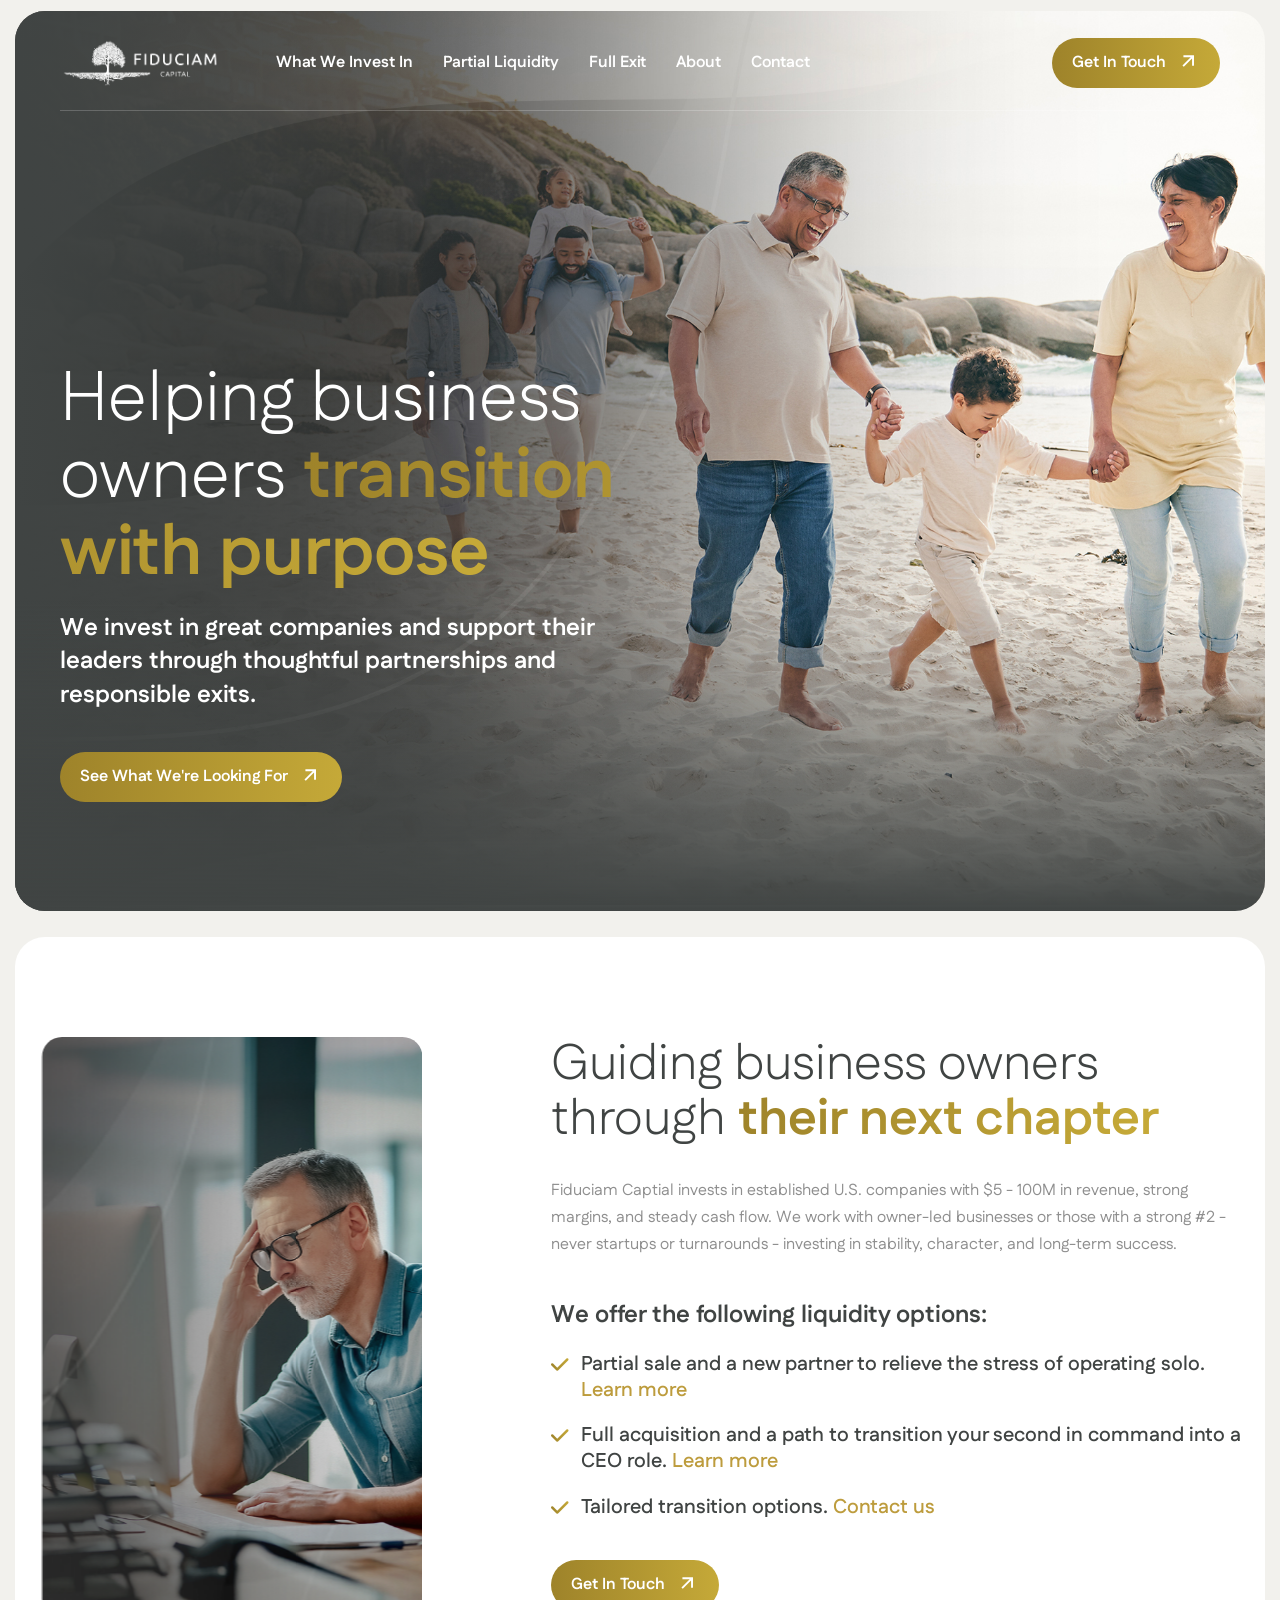
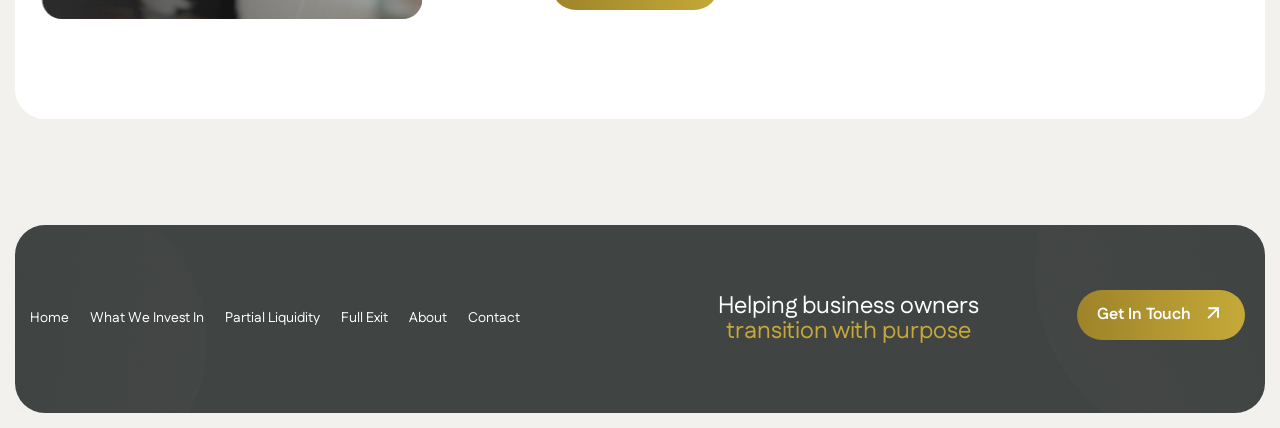
==== index.html @ f4bbca6c "Fiduciam Capital site: mirror of fiduciamcapital.com + partner placeholder on About Static copy of t" ====
<!DOCTYPE html>
<html lang="zxx">
<head>
	<!-- Meta -->
	<meta charset="utf-8">
	<meta http-equiv="X-UA-Compatible" content="IE=edge">
	<meta name="viewport" content="width=device-width, initial-scale=1.0, maximum-scale=1">
	<meta name="description" content="">
	<meta name="keywords" content="">
	<meta name="author" content="Awaiken">
	<!-- Page Title -->
    <title>Fiduciam Capital | Welcome </title>
	<!-- Favicon Icon -->
	<link rel="shortcut icon" type="image/x-icon" href="images/favicon.png">
	<!-- Google Fonts Css-->
	<link rel="preconnect" href="https://fonts.googleapis.com">
    <link rel="preconnect" href="https://fonts.gstatic.com" crossorigin>
    <link href="https://fonts.googleapis.com/css2?family=Fustat:wght@200..800&display=swap" rel="stylesheet">
	<!-- Bootstrap Css -->
	<link href="css/bootstrap.min.css" rel="stylesheet" media="screen">
	<!-- SlickNav Css -->
	<link href="css/slicknav.min.css" rel="stylesheet">
	<!-- Swiper Css -->
	<link rel="stylesheet" href="css/swiper-bundle.min.css">
	<!-- Font Awesome Icon Css-->
	<link href="css/all.css" rel="stylesheet" media="screen">
	<!-- Animated Css -->
	<link href="css/animate.css" rel="stylesheet">
    <!-- Magnific Popup Core Css File -->
	<link rel="stylesheet" href="css/magnific-popup.css">
	<!-- Mouse Cursor Css File -->
	<link rel="stylesheet" href="css/mousecursor.css">
	<!-- Main Custom Css -->
	<link href="css/custom.css" rel="stylesheet" media="screen">
</head>
<body>

    <!-- Preloader Start -->
	<div class="preloader">
		<div class="loading-container">
			<div class="loading"></div>
			<div id="loading-icon"><img src="images/loader.svg" alt=""></div>
		</div>
	</div>
	<!-- Preloader End -->

   <!-- Header Start -->
	<header class="main-header">
		<div class="header-sticky">
			<nav class="navbar navbar-expand-lg">
				<div class="container-fluid">
					<!-- Logo Start -->
					<a class="navbar-brand" href="#">
						<img src="images/logo-fd.png" alt="Logo" style="max-width:100%; height:50px;">
					</a>

					<!-- Logo End -->

					<!-- Main Menu Start -->
					<div class="collapse navbar-collapse main-menu">
                        <div class="nav-menu-wrapper">
                            <ul class="navbar-nav mr-auto" id="menu">
                                <!--<li class="nav-item submenu"><a class="nav-link" href="what-we-invest-in.html">What We Invest In</a>
                                 <ul>
                                        <li class="nav-item"><a class="nav-link" href="index.html">Home - Image</a></li>
                                        <li class="nav-item"><a class="nav-link" href="index-video.html">Home - Video</a></li>
                                        <li class="nav-item"><a class="nav-link" href="index-slider.html">Home - Slider</a></li>
                                    </ul>
                                </li>-->  
                                <li class="nav-item"><a class="nav-link" href="what-we-invest-in/">What We Invest In</a></li>
                                <li class="nav-item"><a class="nav-link" href="partial-liquidity/">Partial Liquidity</a></li>
                                <li class="nav-item"><a class="nav-link" href="full-exit/">Full Exit</a></li>
                                <li class="nav-item"><a class="nav-link" href="about/">About</a></li>
                                <li class="nav-item"><a class="nav-link" href="contact/">Contact</a></li>     
                                
                            </ul>
                        </div>
                        <!-- Header Btn Start -->
                        <div class="header-btn d-inline-flex">
                            <!--<a href="tel:+789859664" class="btn-phone"><i class="fa-solid fa-phone-volume"></i>+01 789 859 664</a>-->
                            <a href="contact/" class="btn-default">get in touch</a>
                        </div>
                        <!-- Header Btn End -->
					</div>
					<!-- Main Menu End -->
					<div class="navbar-toggle"></div>
				</div>
			</nav>
			<div class="responsive-menu"></div>
		</div>
	</header>
	<!-- Header End -->

    <!-- Hero Section Start -->
    <div class="hero bg-section parallaxie">
        <div class="hero-section">
            <div class="container-fluid">
                <div class="row">
                    <div class="col-lg-6 col-md-9">
                        <!-- Hero Content Start -->
                        <div class="hero-content">
                            <!-- Section Title Start -->
                            <div class="section-title">
                                <h1 class="wow fadeInUp" data-wow-delay="0.2s">Helping business owners<span> transition with purpose</span></h1>
                                <h4  class="wow fadeInUp" data-wow-delay="0.2s" style="color:white; margin:20px 0px 0px;">We invest in great companies and support their leaders through thoughtful partnerships and responsible exits.</h4>
                            </div>
                            <!-- Section Title End -->
    
                            <!-- Hero Button Start -->
                            <div class="hero-btn wow fadeInUp" data-wow-delay="0.4s">
                                <a href="what-we-invest-in/" class="btn-default">See what we're looking for</a>
                                <!--<a href="" class="btn-default btn-highlighted">explore more</a>-->
                            </div>
                            <!-- Hero Button End -->
                        </div>
                        <!-- Hero Content End -->
                    </div>
                </div>
            </div>
        </div>
    </div>
    <!-- Hero Section End -->

    <br>
    
<!-- Company Growth Section Start -->
    <div class="company-growth bg-section">
        <div class="container">
            <div class="row align-items-center">
   
                <div class="col-lg-5">
                    <!-- Company Growth Image Start -->
                    <div class="company-growth-image">
                        <figure class="image-anime reveal" style="padding:0px 20px; box-sizing: border-box;">
                            <img src="images/fiduciamcapital-homepage-about-block.png" alt="">
                        </figure>
                    </div>
                    <!-- Company Growth Image End -->
                </div>

                <div class="col-lg-7">
                    <!-- About Us Content Start -->
                    <div class="about-us-content">
                        <!-- Section Title Start -->
                        <div class="section-title">
                            <h2 class="wow fadeInUp" data-wow-delay="0.2s">Guiding business owners through<span> their next chapter</span></h2>
                            <p class="wow fadeInUp" data-wow-delay="0.4s">Fiduciam Captial invests in established U.S. companies with $5 - 100M in revenue, strong margins, and steady cash flow. We work with owner-led businesses or those with a strong #2 - never startups or turnarounds - investing in stability, character, and long-term success.</p>
                        </div>
                        <!-- Section Title End -->

                        <!-- About Us List Start -->
                        <div class="about-us-list wow fadeInUp" data-wow-delay="0.6s">
                            <h4 style="margin-bottom:20px;">We offer the following liquidity options:</h4>
                            <ul style="text-transform:none !important;">
                                <li style="text-transform:none !important;">Partial sale and a new partner to relieve the stress of operating solo. <a href="partial-liquidity/">Learn more</a></li>
                                <li style="text-transform:none !important;">Full acquisition and a path to transition your second in command into a CEO role. <a href="full-exit/">Learn more</a></li>
                                <li style="text-transform:none !important;">Tailored transition options. <a href="contact/">Contact us</a></li>
                            </ul>
                        </div>
                        <!-- About Us List End -->

                        <!-- About Us Footet Start -->
                        <div class="about-us-footer wow fadeInUp" data-wow-delay="1s">
                            <a href="contact/" class="btn-default">get in touch</a>
                        </div>
                        <!-- About Us Footet End -->
                    </div>
                    <!-- About Us Content End -->
                </div>
                
            </div>
        </div>
    </div>
    <!-- Company Growth Section End -->
    <br>

    <!-- Footer Start -->
    <footer class="main-footer bg-section" style="padding:0px !important;">
        <div class="container">
        
            <!-- Footer Copyright Section Start -->
            <div class="footer-copyright" style="border-top:0px solid transparent !important;">
                <div class="row align-items-center">
                    <div class="col-lg-6 col-md-6">
                        <!-- Footer Menu Start -->
                        <div class="footer-menu">
                            <ul style="font-size:14px;">                            
                                <li style="margin-right:18px;"><a href="#">Home</a></li>
                                <li style="margin-right:18px;"><a href="what-we-invest-in/">What we Invest In</a></li>
                                <li style="margin-right:18px;"><a href="partial-liquidity/">Partial Liquidity</a></li>
                                <li style="margin-right:18px;"><a href="full-exit/">Full Exit</a></li>
                                <li style="margin-right:18px;"><a href="about/">About</a></li>
                                <li style="margin-right:18px;"><a href="contact/">Contact</a></li>

                            </ul>
                        </div>
                        <!-- Footer Menu End -->
                    </div>
                    
                <div class="col-lg-4 col-md-3" style="margin:auto; text-align: center;">
                    <!-- Footer Contact Information Start -->
                                <div style="color:white; font-size:24px;">Helping business owners <br><span style="color:#c5a838;">transition with purpose</span></div>
                    <!-- Footer Social Link End -->
                </div>
                    
                <div class="col-lg-2 col-md-3"  style="margin:25px auto; text-align: center;">
                    <!-- Footer Contact Information Start -->
                            <a href="contact/" class="btn-default">get in touch</a>
                    <!-- Footer Social Link End -->
                </div>

                </div>
            </div>
            <!-- Footer Copyright Section End -->
        </div>
    </footer>
    <!-- Footer End -->

    <!-- Jquery Library File -->
    <script src="js/jquery-3.7.1.min.js"></script>
    <!-- Bootstrap js file -->
    <script src="js/bootstrap.min.js"></script>
    <!-- Validator js file -->
    <script src="js/validator.min.js"></script>
    <!-- SlickNav js file -->
    <script src="js/jquery.slicknav.js"></script>
    <!-- Swiper js file -->
    <script src="js/swiper-bundle.min.js"></script>
    <!-- Counter js file -->
    <script src="js/jquery.waypoints.min.js"></script>
    <script src="js/jquery.counterup.min.js"></script>
    <!-- Magnific js file -->
    <script src="js/jquery.magnific-popup.min.js"></script>
    <!-- SmoothScroll -->
    <script src="js/SmoothScroll.js"></script>
    <!-- Parallax js -->
    <script src="js/parallaxie.js"></script>
    <!-- MagicCursor js file -->
    <script src="js/gsap.min.js"></script>
    <script src="js/magiccursor.js"></script>
    <!-- Text Effect js file -->
    <script src="js/SplitText.js"></script>
    <script src="js/ScrollTrigger.min.js"></script>
    <!-- YTPlayer js File -->
    <script src="js/jquery.mb.YTPlayer.min.js"></script>
    <!-- Wow js file -->
    <script src="js/wow.js"></script>
    <!-- Main Custom js file -->
    <script src="js/function.js"></script>
</body>
</html>
---- css/mousecursor.css ----
/*! normalize.css v7.0.0 | MIT License | github.com/necolas/normalize.css */
.cb-cursor {
	position: fixed;
	top: 0;
	left: 0;
	z-index: 150;
	contain: layout style size;
	pointer-events: none;
	will-change: transform;
	-webkit-transition: opacity 0.3s, color 0.4s;
	-o-transition: opacity 0.3s, color 0.4s;
	-moz-transition: opacity 0.3s, color 0.4s;
	transition: opacity 0.3s, color 0.4s;
}

.cb-cursor:before {
	content: "";
	position: absolute;
	top: -24px;
	left: -24px;
	display: block;
	width: 48px;
	height: 48px;
	-webkit-transform: scale(0);
	-moz-transform: scale(0);
	-ms-transform: scale(0);
	-o-transform: scale(0);
	transform: scale(0);
	-webkit-border-radius: 50%;
	-moz-border-radius: 50%;
	border-radius: 50%;
	-webkit-transition: opacity 0.1s, -webkit-transform 0.3s ease-in-out;
	transition: opacity 0.1s, -webkit-transform 0.3s ease-in-out;
	-o-transition: opacity 0.1s, -o-transform 0.3s ease-in-out;
	-moz-transition: transform 0.3s ease-in-out, opacity 0.1s, -moz-transform 0.3s ease-in-out;
	transition: transform 0.3s ease-in-out, opacity 0.1s;
	transition: transform 0.3s ease-in-out, opacity 0.1s, -webkit-transform 0.3s ease-in-out, -moz-transform 0.3s ease-in-out, -o-transform 0.3s ease-in-out;
}

.cb-cursor-text {
	position: absolute;
	top: -18px;
	left: -18px;
	width: 36px;
	height: 36px;
	display: -webkit-box;
	display: -webkit-flex;
	display: -moz-box;
	display: -ms-flexbox;
	display: flex;
	-webkit-box-align: center;
	-webkit-align-items: center;
	-moz-box-align: center;
	-ms-flex-align: center;
	align-items: center;
	-webkit-box-pack: center;
	-webkit-justify-content: center;
	-moz-box-pack: center;
	-ms-flex-pack: center;
	justify-content: center;
	-webkit-transform: scale(0) rotate(10deg);
	-moz-transform: scale(0) rotate(10deg);
	-ms-transform: scale(0) rotate(10deg);
	-o-transform: scale(0) rotate(10deg);
	transform: scale(0) rotate(10deg);
	opacity: 0;
	color: white;
	font-size: 16px;
	line-height: 20px;
	text-align: center;
	letter-spacing: -0.01em;
	-webkit-transition: opacity 0.4s, -webkit-transform 0.3s;
	transition: opacity 0.4s, -webkit-transform 0.3s;
	-o-transition: opacity 0.4s, -o-transform 0.3s;
	-moz-transition: opacity 0.4s, transform 0.3s, -moz-transform 0.3s;
	transition: opacity 0.4s, transform 0.3s;
	transition: opacity 0.4s, transform 0.3s, -webkit-transform 0.3s, -moz-transform 0.3s, -o-transform 0.3s;
}

@supports (mix-blend-mode: exclusion) {
	.cb-cursor.-exclusion, .cb-cursor.-opaque {
		mix-blend-mode: exclusion;
	}
}

@supports (mix-blend-mode: exclusion) {
	.cb-cursor.-exclusion:before, .cb-cursor.-opaque:before {
		background: white;
	}
}

.cb-cursor.-normal, .cb-cursor.-text {
	mix-blend-mode: normal;
}

.cb-cursor.-normal:before, .cb-cursor.-text:before {
	background: currentColor;
}

.cb-cursor.-inverse {
	color: white;
}

.cb-cursor.-visible:before {
	-webkit-transform: scale(0.2);
	-moz-transform: scale(0.2);
	-ms-transform: scale(0.2);
	-o-transform: scale(0.2);
	transform: scale(0.2);
}

.cb-cursor.-visible.-active:before {
	-webkit-transform: scale(0.23);
	-moz-transform: scale(0.23);
	-ms-transform: scale(0.23);
	-o-transform: scale(0.23);
	transform: scale(0.23);
	-webkit-transition-duration: 0.2s;
	-moz-transition-duration: 0.2s;
	-o-transition-duration: 0.2s;
	transition-duration: 0.2s;
}

.cb-cursor.-pointer:before {
	-webkit-transform: scale(0);
	-moz-transform: scale(0);
	-ms-transform: scale(0);
	-o-transform: scale(0);
	transform: scale(0);
}

.cb-cursor.-text:before {
	background: #000;
	opacity: 0.80;
	backdrop-filter: blur(10);
	-webkit-transform: scale(1.7);
	-moz-transform: scale(1.7);
	-ms-transform: scale(1.7);
	-o-transform: scale(1.7);
	transform: scale(1.7);
}

.cb-cursor.-text .cb-cursor-text {
	opacity: 1;
	-webkit-transform: scale(1);
	-moz-transform: scale(1);
	-ms-transform: scale(1);
	-o-transform: scale(1);
	transform: scale(1);
}

.cb-cursor.-text.-active:before {
	-webkit-transform: scale(1.6);
	-moz-transform: scale(1.6);
	-ms-transform: scale(1.6);
	-o-transform: scale(1.6);
	transform: scale(1.6);
	-webkit-transition-duration: 0.2s;
	-moz-transition-duration: 0.2s;
	-o-transition-duration: 0.2s;
	transition-duration: 0.2s;
}

.cb-cursor.-opaque:before {
	-webkit-transform: scale(1.32);
	-moz-transform: scale(1.32);
	-ms-transform: scale(1.32);
	-o-transform: scale(1.32);
	transform: scale(1.32);
}

.cb-cursor.-opaque.-active:before {
	-webkit-transform: scale(1.2);
	-moz-transform: scale(1.2);
	-ms-transform: scale(1.2);
	-o-transform: scale(1.2);
	transform: scale(1.2);
}

.cb-cursor.-lg:before {
	-webkit-transform: scale(2);
	-moz-transform: scale(2);
	-ms-transform: scale(2);
	-o-transform: scale(2);
	transform: scale(2);
}

.cb-cursor.-hidden:before {
	-webkit-transform: scale(0);
	-moz-transform: scale(0);
	-ms-transform: scale(0);
	-o-transform: scale(0);
	transform: scale(0);
}

.-color-red {
	color: red;
}

.-color-green {
	color: #51c67d;
}

.cb-demo {
	background: #fff;
}

.cb-demo-content {
	display: -webkit-box;
	display: -webkit-flex;
	display: -moz-box;
	display: -ms-flexbox;
	display: flex;
	-webkit-box-align: center;
	-webkit-align-items: center;
	-moz-box-align: center;
	-ms-flex-align: center;
	align-items: center;
	-webkit-box-pack: center;
	-webkit-justify-content: center;
	-moz-box-pack: center;
	-ms-flex-pack: center;
	justify-content: center;
	height: 100vh;
}

.cb-demo-container {
	padding: 0 20px;
}

@media (min-width: 1600px) {
	.cb-demo-container {
		padding: 0 120px;
	}
}

.cb-demo-row {
	display: -webkit-box;
	display: -webkit-flex;
	display: -moz-box;
	display: -ms-flexbox;
	display: flex;
	-webkit-box-pack: center;
	-webkit-justify-content: center;
	-moz-box-pack: center;
	-ms-flex-pack: center;
	justify-content: center;
	text-align: center;
	margin: 30px 0;
}

@media (min-width: 1600px) {
	.cb-demo-row {
		margin: 60px 0;
	}
}

.cb-demo-item {
	position: relative;
	-webkit-box-flex: 1;
	-webkit-flex: 1;
	-moz-box-flex: 1;
	-ms-flex: 1;
	flex: 1;
	padding: 50px 30px;
	margin: 0 20px;
	color: #000;
}

@media (min-width: 1600px) {
	.cb-demo-item {
		padding: 90px 30px;
		margin: 0 30px;
	}
}

.cb-demo-item-title {
	position: relative;
	margin: 0 0 25px 0;
	font-size: 30px;
	font-weight: bold;
}

.cb-demo-item-text {
	position: relative;
	max-width: 70%;
	margin: 0 auto;
	color: rgba(0, 0, 0, 0.5);
	font-size: 16px;
	font-weight: 300;
	line-height: 150%;
}

.cb-demo-item:before {
	content: "";
	display: block;
	position: absolute;
	top: 0;
	left: 0;
	right: 0;
	bottom: 0;
	-webkit-border-radius: 30px;
	-moz-border-radius: 30px;
	border-radius: 30px;
	background: #f8f8f8;
	-webkit-transition: -webkit-box-shadow 0.2s;
	transition: -webkit-box-shadow 0.2s;
	-o-transition: box-shadow 0.2s;
	-moz-transition: box-shadow 0.2s, -moz-box-shadow 0.2s;
	transition: box-shadow 0.2s;
	transition: box-shadow 0.2s, -webkit-box-shadow 0.2s, -moz-box-shadow 0.2s;
}
---- css/custom.css ----
/* ----------------------------------------------------------------------------------------
* Author        : Awaiken
* Template Name : Infine - Life and Business Coach HTML Template
* File          : CSS File
* Version       : 1.0
* ---------------------------------------------------------------------------------------- */
/* INDEX
----------------------------------------------------------------------------------------
01. Global Variables
02. General css
03. Header css
04. Hero css
05. About Us css
06. Our Services css
07. Our Potential Css
08. Our Pricing Css
09. Our Expertise Css
10. Intro Video Css
11. How We Work Css
12. Company Growth Css
13. Our FAQs Css
14. Our Testimonial css
15. Our Blog Css
16. Footer css
17. About Us Page css
18. Services Page css
19. Service Single css
20. Blog Archive css
21. Blog Single css
22. Team Page css
23. Team Single css
24. Pricing Page css
25. Testimonial Page css
26. Image Gallery css
27. Video Gallery css
28. FAQs Page css
29. Contact Us Page css
30. Book Appointment Page css
31. 404 Page css
32. Responsive css
-------------------------------------------------------------------------------------- */

/************************************/
/*** 	 01. Global Variables	  ***/
/************************************/	

:root{
	--primary-color			: #404443;
	--secondary-color		: #F2F1ED;
	--text-color			: #8F8F8F;
	--accent-color			: #c5a938;
	--dark-color		    : #9e832a;
	--white-color			: #FFFFFF;
	--divider-color			: #DFE1DE;
	--dark-divider-color	: #FFFFFF33;
	--error-color			: rgb(230, 87, 87);
	--default-font			: "Fustat", sans-serif;
}

/************************************/
/*** 	   02. General css		  ***/
/************************************/

body{
	font-family: var(--default-font);
	font-size: 16px;
	font-weight: 400;
	line-height: 1.6em;
	background: var(--secondary-color);
	color: var(--text-color);
}

p{
	line-height: 1.7em;
	margin-bottom: 1.6em;
}

h1,
h2,
h3,
h4,
h5,
h6{
	margin :0;
	font-weight: 700;
	line-height: 1.4em;
	color: var(--primary-color);
}

figure{
	margin: 0;
}

img{
	max-width: 100%;
}

a{
	text-decoration: none;
    color:#bd9c3d;
}

a:hover{
	text-decoration: none;
	outline: 0;
}

a:focus{
	text-decoration: none;
	outline: 0;
}

html,
body{
	width: 100%;
	overflow-x: clip;
}

.container{
	max-width: 1300px;
}

.container,
.container-fluid,
.container-lg,
.container-md,
.container-sm,
.container-xl,
.container-xxl{
    padding-right: 15px;
    padding-left: 15px;
}

.image-anime{
	position: relative;
	overflow: hidden;
}

.image-anime:after{
	content: "";
	position: absolute;
    width: 200%;
    height: 0%;
    left: 50%;
    top: 50%;
    background-color: rgba(255,255,255,.3);
    transform: translate(-50%,-50%) rotate(-45deg);
    z-index: 1;
}

.image-anime:hover:after{
    height: 250%;
    transition: all 600ms linear;
    background-color: transparent;
}

.reveal{
	position: relative;
    display: -webkit-inline-box;
    display: -ms-inline-flexbox;
    display: inline-flex;
    visibility: hidden;
    overflow: hidden;
}

.reveal img{
    height: 100%;
    width: 100%;
    -o-object-fit: cover;
    object-fit: cover;
    -webkit-transform-origin: left;
    transform-origin: left;
}

.row{
    margin-right: -15px;
    margin-left: -15px;
}

.row > *{
	padding-right: 15px;
	padding-left: 15px;
}

.row.no-gutters{
    margin-right: 0px;
    margin-left: 0px;
}

.row.no-gutters > *{
    padding-right: 0px;
    padding-left: 0px;
}

.btn-default{
	position: relative;
	display: inline-block;
    background-image: linear-gradient(to right, var(--dark-color) 0%, var(--accent-color) 50%, var(--dark-color) 100%);
    background-size: 200% auto;
    border-radius: 100px;
    color: var(--white-color);
    font-size: 16px;
    font-weight: 700;
	line-height: 1em;
    text-transform: capitalize;
    border: none;
    padding: 17px 54px 17px 20px;
    transition: all 0.4s ease-in-out;
	overflow: hidden;
	z-index: 0;
}

.btn-default:hover{
	background-position: right center;
}

.btn-default::before{
	content: '';
	position: absolute;
	top: -1px;
	bottom: 0;
	right: 0;
	width: 24px;
	height: 24px;
	background: url('../images/arrow-white.svg');
	background-repeat: no-repeat;
	background-position: center center;
	background-size: cover;
	transform: translate(-20px, 50%);
	transition: all 0.4s ease-in-out;
}

.btn-default:hover::before{
	transform: translate(-20px, 50%) rotate(45deg);
}

.btn-default.btn-highlighted{
	background: var(--white-color);
    color: var(--primary-color);
	transition: all 0.5s ease-in-out;
}

.btn-default.btn-highlighted:hover{
	background: transparent;
	color: var(--white-color);
}

.btn-default.btn-highlighted::before{
	background: url('../images/dark-arrow.svg');
}

.btn-default.btn-highlighted::after{
	content: '';
    display: block;
    position: absolute;
    top: 0;
    left: auto;
    right: 0;
    bottom: 0;
    width: 0;
    height: 106%;
    background: linear-gradient(263deg, var(--dark-color) 0.16%, var(--accent-color) 99.84%);
    border-radius: 100px;
    transition: 0.4s ease-in-out;
    z-index: -1;
}

.btn-default.btn-highlighted:hover:after{
    width: 100%;
    left: 0;
    right: auto;
}

.cb-cursor:before{
	background:linear-gradient(263deg, var(--accent-color) 0.16%, var(--dark-color) 99.84%);
}

.preloader{
	position: fixed;
	top: 0;
	left: 0;
	right: 0;
	bottom: 0;
	z-index: 1000;
	background: linear-gradient(263deg, var(--accent-color) 0.16%, var(--dark-color) 99.84%);
	display: flex;
	align-items: center;
	justify-content: center;
}

.loading-container,
.loading{
	height: 100px;
	position: relative;
	width: 100px;
	border-radius: 100%;
}

.loading-container{
	margin: 40px auto;
}

.loading{
	border: 1px solid transparent;
	border-color: transparent var(--white-color) transparent var(--white-color);
	animation: rotate-loading 1.5s linear 0s infinite normal;
	transform-origin: 50% 50%;
}

.loading-container:hover .loading,
.loading-container .loading{
	transition: all 0.5s ease-in-out;
}

#loading-icon{
	position: absolute;
	top: 50%;
	left: 50%;
	max-width: 66px;
	transform: translate(-50%, -50%);
}

@keyframes rotate-loading{
	0%{
		transform: rotate(0deg);
	}

	100%{
		transform: rotate(360deg);
	}
}

.bg-section{
	width: 100%;
	max-width: 1800px;
	margin: 0 auto;
	border-radius: 30px;
}

.section-row{
	margin-bottom: 80px;
}

.section-row .section-title{
	margin-bottom: 0;
}

.section-btn{
	text-align: end;
}

.section-title-content p{
	margin: 0;
} 

.section-title{
	margin-bottom: 40px;
}

.section-title h3{
	display: inline-block;
	font-size: 14px;
    font-weight: 600;
	line-height: 1.4em;
	letter-spacing: 0.1em;
    text-transform: uppercase;
    color: var(--primary-color);
	/*background: url('../images/icon-sub-heading.svg') no-repeat;*/
	background-position: left center;
	background-size: auto;
	padding-left: 24px;
    margin-bottom: 20px;
}

.section-title h1{
	font-size: 70px;
	font-weight: 300;
	line-height: 1.1em;
	color: var(--primary-color);
	margin-bottom: 0;
}

.section-title h2{
	font-size: 50px;
	font-weight: 300;
	line-height: 1.1em;
	color: var(--primary-color);
	margin-bottom: 0;
}

.section-title h1 span,
.section-title h2 span{
	font-weight: 700;
	background-image: linear-gradient(267.43deg, var(--accent-color) 4.95%, var(--dark-color) 97.92%);
    background-clip: text;
    -webkit-text-fill-color: transparent;
}

.section-title p{
	margin-top: 30px;
	margin-bottom: 0;
}

.help-block.with-errors ul{
	margin: 0;
	text-align: left;
}

.help-block.with-errors ul li{
	color: var(--error-color);
	font-size: 14px;
	font-weight: 500;
}

/************************************/
/**** 	   03. Header css		 ****/
/************************************/

header.main-header{
	position: relative;
	z-index: 100;
	margin-top: 50px;
	padding: 0 30px;
}

.main-header .container-fluid{
	position: relative;
	padding-bottom: 20px;
}

.main-header .container-fluid::before{
	content: '';
    display: block;
    position: absolute;
    bottom: 0;
    left: 15px;
    right: 0;
    border-bottom: 1px solid var(--dark-divider-color);
    width: calc(100% - 30px);
}

header.main-header .header-sticky{
	position: relative;
	top: 0;
	z-index: 100;
}

header.main-header .header-sticky.hide{
	transform: translateY(-100%);
	transition: transform 0.3s ease-in-out;
	border-radius: 0;
}

header.main-header .header-sticky.active{
	position: fixed;
	top: 0;
	left: 0;
	right: 0;
	border-radius: 0;
    transform: translateY(0);
	background: var(--primary-color);
	border-bottom: 1px solid var(--dark-divider-color);
}

header.main-header .header-sticky.active .container-fluid{
	padding-bottom: 0;
}

header.main-header .header-sticky.active .container-fluid::before{
	display: none;
}

.navbar{
	width: 100%;
	max-width: 1560px;
	margin: 0 auto;
	padding: 20px 0;
	align-items: center;
}

.navbar-brand{
	padding: 0;
	margin: 0;
}

.main-menu .nav-menu-wrapper{
	flex: 1;
	text-align: left;
	margin-left: 40px;
}

.main-menu .nav-menu-wrapper > ul{
	align-items: center;
	display: inline-flex;
}

.main-menu ul li{
	margin: 0;
	position: relative;
}

.main-menu ul li a{
	font-size: 16px;
	font-weight: 700;
	padding: 15px !important;
	color: var(--white-color);
	text-transform: capitalize;
	transition: all 0.3s ease-in-out;
}

.main-menu ul li.submenu > a:after{
	content: '\f107';
	font-family: 'FontAwesome';
	font-weight: 900;
	font-size: 14px;
	margin-left: 8px;
}

.main-menu ul li a:hover,
.main-menu ul li a:focus{
	color: var(--accent-color);
}

.main-menu ul ul{
	visibility: hidden;
	opacity: 0;
	transform: scaleY(0.8);
	transform-origin: top;
	padding: 0;
	margin: 0;
	list-style: none;
	width: 230px;
	border-radius: 20px;
	position: absolute;
	left: 0;
	top: 100%;
	background: linear-gradient(263deg, var(--accent-color) 0.16%, var(--dark-color) 99.84%);
	text-align: left;
	transition: all 0.3s ease-in-out;
}

.main-menu ul li.submenu:first-child ul{
    width: 230px;
}

.main-menu ul ul ul{
	left: 100%;
	top: 0;
	text-align: left;
}
.main-menu ul li:hover > ul{
	visibility: visible;
	opacity: 1;
	transform: scaleY(1);
    padding: 5px 0;
}

.main-menu ul li.submenu ul li.submenu > a:after{
    content: '\f105';
    float: right;
}

.main-menu ul ul li{
	margin: 0;
	padding: 0;
}

.main-menu ul ul li a{
	color: var(--white-color);
	padding: 8px 20px !important;
	transition: all 0.3s ease-in-out;
}

.main-menu ul li:hover > ul{
	visibility: visible;
	opacity: 1;
	transform: scaleY(1);
    padding: 5px 0;
}

.main-menu ul ul li a:hover,
.main-menu ul ul li a:focus{
	color: var(--primary-color);
	background-color: transparent;
	padding: 8px 20px 8px 23px !important;
}

.header-btn{
	align-items: center;
}

.btn-phone{
	font-size: 16px;
	font-weight: 700;
    line-height: normal;
	color: var(--white-color);
	margin-right: 25px;
	display: inline-flex;
	align-items: center;
	transition: all 0.4s ease-in-out;
}

.btn-phone:hover{
	color: var(--accent-color);
}

.btn-phone i{
	color: var(--white-color);
	font-size: 20px;
	margin-right: 15px;
	transition: all 0.4s ease-in-out;
}

.btn-phone:hover i{
	color: var(--accent-color);
}

.responsive-menu,
.navbar-toggle{
	display: none;
}

.responsive-menu{
	top: 0;
	position: relative;
}

.slicknav_btn{
	background: linear-gradient(263deg, var(--accent-color) 0.16%, var(--dark-color) 99.84%);
	padding: 0;
	display: flex;
	align-items: center;
	justify-content: center;
	width: 38px;
	height: 38px;
	margin: 0;
	border-radius: 6px;
}

.slicknav_icon .slicknav_icon-bar{
	display: block;
	width: 100%;
	height: 3px;
	width: 22px;
	background-color: var(--white-color);
	border-radius: 6px;
	margin: 4px auto !important;
	transition: all 0.1s ease-in-out;
}

.slicknav_icon .slicknav_icon-bar:first-child{
	margin-top: 0 !important;
}

.slicknav_icon .slicknav_icon-bar:last-child{
	margin-bottom: 0 !important;
}

.navbar-toggle a.slicknav_btn.slicknav_open .slicknav_icon span.slicknav_icon-bar:nth-child(1){
    transform: rotate(-45deg) translate(-5px, 5px);
}

.navbar-toggle a.slicknav_btn.slicknav_open .slicknav_icon span.slicknav_icon-bar:nth-child(2){
    opacity: 0;
}

.navbar-toggle a.slicknav_btn.slicknav_open .slicknav_icon span.slicknav_icon-bar:nth-child(3){
    transform: rotate(45deg) translate(-5px, -5px);
}

.slicknav_menu{
	position: absolute;
    width: 100%;
	padding: 0;
	background: linear-gradient(263deg, var(--accent-color) 0.16%, var(--dark-color) 99.84%);
}

.slicknav_menu ul{
	margin: 5px 0;
}

.slicknav_menu ul ul{
	margin: 0;
}

.slicknav_nav .slicknav_row,
.slicknav_nav li a{
	position: relative;
	font-size: 16px;
	font-weight: 700;
	text-transform: capitalize;
	padding: 10px 20px;
	color: var(--white-color);
	line-height: normal;
	margin: 0;
	border-radius: 0 !important;
	transition: all 0.3s ease-in-out;
}

.slicknav_nav a:hover,
.slicknav_nav a:focus,
.slicknav_nav .slicknav_row:hover{
	background-color: transparent;
	color: var(--primary-color);
}

.slicknav_menu ul ul li a{
    padding: 10px 20px 10px 30px;
}

.slicknav_arrow{
	font-size: 0 !important;
}

.slicknav_arrow:after{
	content: '\f107';
	font-family: 'FontAwesome';
	font-weight: 900;
	font-size: 12px;
	margin-left: 8px;
	color: var(--white-color);
	position: absolute;
	right: 15px;
    top: 15px;
	transition: all 0.3s ease-out;
}

.slicknav_open > a .slicknav_arrow:after{
    transform: rotate(-180deg);
	color: var(--primary-color);
}

/************************************/
/***        04. Hero css	      ***/
/************************************/

.hero{
	position: relative;
	background: url(../images/hero-bg.jpg);
	background-repeat: no-repeat;
	background-position: center center;
	background-size: cover;
	padding: 350px 30px 100px;
	margin-top: -120px;
	overflow: hidden;
}

.hero::before{
	content: '';
	display: block;
	position: absolute;
	top: 0;
	bottom: 0;
	left: 0;
	right: 0;
	background: linear-gradient(180deg, rgba(4, 42, 45, 0) 65.37%, var(--primary-color) 100.18%), linear-gradient(270deg, rgba(4, 42, 45, 0) 59.75%, var(--primary-color) 100%);
	width: 100%;
	height: 100%;
	z-index: 1;
}

.hero.hero-video .hero-bg-video{
	position: absolute;
	top: 0;
	right: 0;
	left: 0;
	bottom: 0;
	width: 100%;
	height: 100%;
}

.hero.hero-video .hero-bg-video video{
	width: 100%;
	height: 100%;
	object-fit: cover;
}

.hero.hero-slider-layout{
	background: none;
	padding: 0;
}

.hero.hero-slider-layout .hero-slide{
	position: relative;
    padding: 320px 30px 200px;
}

.hero.hero-slider-layout .hero-slide::before{
	content: '';
	display: block;
	position: absolute;
	top: 0;
	bottom: 0;
	left: 0;
	right: 0;
	background: linear-gradient(180deg, rgba(4, 42, 45, 0) 65.37%, var(--primary-color) 100.18%), linear-gradient(180deg, rgba(4, 42, 45, 0) 59.75%, var(--primary-color) 100%);
	width: 100%;
	height: 100%;
	z-index: 1;
}

.hero.hero-slider-layout .hero-slide .hero-slider-image{
	position: absolute;
	top: 0;
	right: 0;
	left: 0;
	bottom: 0;
}

.hero.hero-slider-layout .hero-slide .hero-slider-image img{
	width: 100%;
	height: 100%;
	object-fit: cover;
}

.hero.hero-slider-layout .hero-pagination{
	position: absolute;
    bottom: 50px;
	text-align: left;
	padding-left: calc(((100vw - 1560px) / 2) - 45px);
	z-index: 2;
}

.hero.hero-slider-layout .hero-pagination .swiper-pagination-bullet{
    width: 12px;
    height: 12px;
    background: var(--white-color);
    opacity: 1;
    transition: all 0.3s ease-in-out;
    margin: 0 5px;
}

.hero.hero-slider-layout .hero-pagination .swiper-pagination-bullet-active{
    background-color: var(--accent-color);
}

.hero-slide .hero-section{
	text-align: left;
}

.hero-section{
	position: relative;
	width: 100%;
	max-width: 1560px;
	margin: 0 auto;
	z-index: 2;
}

.hero-slide .hero-section .hero-content{
	width: 100%;
	max-width: 750px;
}

.hero-slide .hero-section .hero-content .section-title p{
	font-size: 18px;
	font-weight: 500;
	color: var(--white-color);
}

.hero-content .section-title h3,
.hero-content .section-title h1{
	color: var(--white-color);
}

.hero-btn .btn-default.btn-highlighted{
	margin-left: 40px;
}

.export-coaching-box{
	display: flex;
	flex-wrap: wrap;
	align-items: center;
	margin-top: 60px;
}

.export-coaching-step{
	position: relative;
	width: 20%;
	border-top: 2px solid var(--dark-divider-color);
	padding-top: 30px;
	padding-right: 100px;
	transition: all 0.5s ease-in-out;
}

.export-coaching-step::before{
	content: '';
    display: block;
    position: absolute;
    top: -2px;
	left: auto;
	right: 0;
    background: linear-gradient(to left, var(--accent-color) 0.16%, var(--dark-color) 99.84%);
	width: 0;
	height: 2px;
	transition: all 0.4s ease-in-out;
}

.export-coaching-step:hover:before{
	width: 100%;
	right: auto;
	left: 0;
}

.export-coaching-step .icon-box{
	margin-bottom: 20px;
}

.export-coaching-step .icon-box img{
	max-width: 30px;
}

.export-coaching-step-content p{
	color: var(--white-color);
	margin: 0;
}

/************************************/
/***       05. About Us css	      ***/
/************************************/

.about-us{
	padding: 100px 0;
}

.about-us-images{
    position: relative;
    padding: 0 70px 70px 80px;
}

.about-us-img-1 figure{
    display: block;
    mask-image: url(../images/about-image-bg-shape.svg);
    background-image: url(../images/about-image-bg-shape.svg);
    mask-size: cover;
    mask-position: center center;
    mask-repeat: no-repeat;
	border-radius: 30px;
    width: 100%;
    height: 100%;
}

.about-us-img-1 img{
    width: 100%;
	aspect-ratio: 1 / 1.26;
	object-fit: cover;
}

.about-us-img-2{
	position: absolute;
    bottom: 0;
    right: 35px;
	border-radius: 14px;
	overflow: hidden;
}

.about-us-img-2 figure{
	display: block;
}

.about-us-img-2 img{
	width: 100%;
	aspect-ratio: 1 / 1.04;
	object-fit: cover;
}

.about-experience-box{
	position: absolute;
	top: 0;
	left: 0;
	transform: translateY(70%);
	background: linear-gradient(263deg, var(--accent-color) 0.16%, var(--dark-color) 99.84%);
	border-radius: 10px;
	padding: 20px;
	max-width: 178px;
	animation: experiencemoveobject 2s infinite linear alternate;
}

@keyframes experiencemoveobject{
	50%{
		left: 30px;
	}
}

.about-experience-box .icon-box{
	margin-bottom: 10px;
}

.about-experience-box .icon-box img{
	max-width: 45px;
}

.about-experience-box .about-experience-content h3{
	font-size: 20px;
	font-weight: 600;
	color: var(--white-color);
}

.company-review{
	position: absolute;
    left: 0;
    bottom: 0;
    transform: rotate(-180deg) translate(-100%, 50%);
    writing-mode: vertical-rl;
}

.company-review h3{
	font-size: 16px;
	text-transform: uppercase;
	letter-spacing: 0.1em;
	color: var(--primary-color);
}

.about-us-list{
	margin-bottom: 40px;
}

.about-us-list ul{
	margin: 0;
	padding: 0;
	list-style: none;
}

.about-us-list ul li{
	position: relative;
	font-size: 20px;
	font-weight: 600;
	text-transform: capitalize;
    color: var(--primary-color);
	padding-left: 30px;
    margin-bottom: 20px;
}

.about-us-list ul li:last-child{
	margin-bottom: 0;
}

.about-us-list ul li::before{
	content: '\f00c';
    font-family: 'FontAwesome';
    position: absolute;
    top: 0;
    left: 0;
    font-size: 20px;
    background-image: linear-gradient(267.43deg, var(--accent-color) 4.95%, var(--dark-color) 97.92%);
    background-clip: text;
    -webkit-text-fill-color: transparent;
}

.about-us-body{
	border-bottom: 1px solid var(--divider-color);
	display: flex;
	flex-wrap: wrap;
	align-items: center;
	gap: 30px;
	margin-bottom: 40px;
	padding-bottom: 40px;
}

.about-comapny-client{
	width: calc(50% - 15px);
}

.company-client-images{
	margin-bottom: 10px;
}

.company-client-images .client-image{
    display: inline-block;
    margin-left: -18px;
    border: 1px solid var(--secondary-color);
    border-radius: 50%;
    overflow: hidden;
}

.company-client-images .client-image:first-child{
    margin: 0;
}

.company-client-images .client-image figure{
	display: block;
}

.company-client-images .client-image img{
    max-width: 50px;
}

.company-client-counter p{
	font-weight: 500;
	margin: 0;
}

.company-client-counter p span{
	color: var(--primary-color);
}

.about-company-result{
	width: calc(50% - 15px);
	display: flex;
	align-items: center;
}

.about-company-result .icon-box{
	width: 50px;
	height: 50px;
	background: linear-gradient(267.43deg, var(--accent-color) 4.95%, var(--dark-color) 97.92%);
	border-radius: 50%;
	display: flex;
	justify-content: center;
	align-items: center;
	margin-right: 20px;
}

.about-company-result .icon-box img{
	max-width: 30px;
}

.company-result-content{
	width: calc(100% - 70px);
}

.company-result-content h3{
	font-size: 20px;
	font-weight: 600;
	text-transform: capitalize;
	margin-bottom: 5px;
}

.company-result-content p{
	text-transform: capitalize;
	margin: 0;
}

/************************************/
/***      06. Our Services Css     ***/
/************************************/

.our-service{
	padding: 100px 0;
	background: var(--primary-color) url(https://fiduciamcapital.com/images/service-bg-circle.svg);
	background-repeat: no-repeat;
	background-position: left bottom;
	background-size: auto;
}

.service-content{
	position: sticky;
	top: 100px;
	margin-right: 30px;
}

.service-content .section-title h3,
.service-content .section-title h2,
.service-content .section-title p{
	color: var(--white-color);
}

.service-item-list{
	border-bottom: 1px solid var(--dark-divider-color);
	margin-bottom: 40px;
	padding-bottom: 40px;
	display: flex;
	flex-wrap: wrap;
	gap: 60px 30px;
}

.service-item{
	width: calc(50% - 15px);
}

.service-item .icon-box{
	background-image: linear-gradient(to right, var(--dark-color) 0%, var(--accent-color) 50%, var(--dark-color) 100%);
    background-size: 200% auto;
    border-radius: 50%;
	height: 70px;
	width: 70px;
	display: flex;
	align-items: center;
	justify-content: center;
	margin-bottom: 30px;
	transition: all 0.4s ease-in-out;
}

.service-item:hover .icon-box{
	background-position: right center;
}

.service-item .icon-box img{
	max-width: 35px;
}

.service-item-content h3{
	font-size: 22px;
	text-transform: capitalize;
	color: var(--white-color);
	margin-bottom: 10px;
}

.service-item-content p{
	color: var(--white-color);
	margin-bottom: 0;
}

.service-footer p{
	color: var(--white-color);
	margin-bottom: 0;
}

.service-footer p span{
	font-weight: 700;
	text-transform: capitalize;
	color: var(--white-color);
	background-image: linear-gradient(to right, var(--dark-color) 0%, var(--accent-color) 50%, var(--dark-color) 100%);
	border-radius: 100px;
    background-size: 200% auto;
	margin-right: 20px;
	padding: 2px 15px;
	transition: all 0.4s ease-in-out;
}

.service-footer p:hover span{
	background-position: right center;
}

.service-footer a{
	font-weight: 700;
	text-transform: capitalize;
	text-decoration: underline;
	color: var(--accent-color);
	transition: all 0.3s ease-in-out;
}

.service-footer a:hover{
	color: var(--dark-color);
}

/************************************/
/***     07. Our Potential Css    ***/
/************************************/

.our-potential{
	padding: 100px 0;
}

.our-potential-content{
	height: 100%;
}

.our-potential-counter{
	border-bottom: 1px solid var(--divider-color);
	padding-bottom: 40px;
	margin-bottom: 40px;
	display: flex;
	flex-wrap: wrap;
	gap: 30px;
}

.potential-counter-item{
	width: calc(50% - 15px);
	display: flex;
	align-items: center;
}

.potential-counter-item .counter-circle{
	border: 2px solid transparent;
	background: linear-gradient(263deg,var(--accent-color) 0.16%, var(--dark-color) 99.84%) border-box;
	border-radius: 50%;
	margin-right: 30px;
}

.potential-counter-item .counter-circle h2{
	font-size: 30px;
	background-color: var(--white-color);
	border: 10px solid var(--secondary-color);
	border-radius: 50%;
	width: 120px;
	height: 120px;
	display: flex;
	align-items: center;
	justify-content: center;
}

.potential-counter-content{
	width: calc(100% - 154px);
}

.potential-counter-content h3{
	font-size: 20px;
	font-weight: 600;
	text-transform: capitalize;
}

.potential-body-content{
	margin-bottom: 20px;
}

.potential-body-content h3{
	font-size: 20px;
	text-transform: capitalize;
	font-weight: 600;
	margin-bottom: 20px;
}

.potential-body-content p:last-child{
	margin-bottom: 0;
}

.potential-body-list ul{
	margin: 0;
	padding: 0;
	list-style: none;
}

.potential-body-list ul li{
	position: relative;
	text-transform: capitalize;
	padding-left: 30px;
    margin-bottom: 10px;
}

.potential-body-list ul li:last-child{
	margin-bottom: 0;
}

.potential-body-list ul li::before{
	content: '\f00c';
    font-family: 'FontAwesome';
    position: absolute;
    top: 0;
    left: 0;
    font-size: 20px;
    background-image: linear-gradient(267.43deg, var(--accent-color) 4.95%, var(--dark-color) 97.92%);
    background-clip: text;
    -webkit-text-fill-color: transparent;
}

.our-potential-img{
	border-radius: 20px;
	margin-left: 30px;
	height: 100%;
}

.our-potential-img figure{
	display: block;
	height: 100%;
}

.our-potential-img img{
	width: 100%;
	height: 100%;
    object-fit: cover;
    aspect-ratio: 1 / 1.22;
	border-radius: 20px;
}

/************************************/
/***      08. Our Pricing Css     ***/
/************************************/

.our-pricing{
	background: var(--white-color);
	padding: 100px 0;
}

.pricing-content{
	position: sticky;
	top: 100px;
	margin-right: 100px;
}

.pricing-box-list{
	display: flex;
	flex-wrap: wrap;
	gap: 30px;
}

.pricing-box{
	width: 100%;
	border: 1px solid var(--divider-color);
	border-radius: 20px;
	display: flex;
	flex-wrap: wrap;
	align-items: center;
	padding: 40px;
}

.pricing-box.highlighted-box{
	background: linear-gradient(263deg, var(--accent-color) 0.16%, var(--dark-color) 99.84%);
}

.pricing-box-content{
    width: calc(36% - 15px);
	text-align: center;
	border-right: 1px solid var(--divider-color);
	padding-right: 30px;
    margin-right: 30px;
}

.pricing-box.highlighted-box .pricing-box-content{
	border-color: var(--dark-divider-color);
}

.pricing-title p{
	text-transform: capitalize;
	color: var(--primary-color);
	margin-bottom: 10px;
}

.pricing-box.highlighted-box .pricing-title p{
	color: var(--white-color);
}

.pricing-title h2{
	font-size: 50px;
}

.pricing-box.highlighted-box .pricing-title h2{
	color: var(--white-color);
}

.pricing-title h2 sup{
	font-size: 30px;
}

.pricing-title h2 sub{
	font-size: 16px;
	font-weight: 400;
	color: var(--text-color);
	bottom: 0;
}

.pricing-box.highlighted-box .pricing-title h2 sub{
	color: var(--white-color);
}

.pricing-btn{
	margin-top: 20px;
}

.pricing-list{
	width: calc(64% - 15px);
}

.pricing-list ul{
	margin: 0;
	padding: 0;
	list-style: none;
	display: flex;
    flex-wrap: wrap;
	gap: 20px;
}

.pricing-list ul li{
	position: relative;
	width: calc(50% - 10px);
	text-transform: capitalize;
	padding-left: 25px;
}

.pricing-box.highlighted-box .pricing-list ul li{
	color: var(--white-color);
}

.pricing-list ul li::before{
	content: '\f00c';
    font-family: 'FontAwesome';
    position: absolute;
    top: 0;
    left: 0;
    font-size: 18px;
    background: linear-gradient(267.43deg, var(--accent-color) 4.95%, var(--dark-color) 97.92%);
    background-clip: text;
    -webkit-text-fill-color: transparent;
}

.pricing-box.highlighted-box .pricing-list ul li::before{
	background-image: none;
	background-color: var(--white-color);
}

.pricing-benefit-list{
	margin-top: 30px;
}

.pricing-benefit-list ul{
	list-style: none;
	margin: 0;
	padding: 0;
	display: flex;
	flex-wrap: wrap;
	justify-content: space-evenly;
	align-items: center;
	gap: 15px 30px;
}

.pricing-benefit-list ul li{
	color: var(--primary-color);
	font-weight: 500;
}

.pricing-benefit-list ul li img{
	max-width: 20px;
	margin-right: 15px;
}

/************************************/
/***     09. Our Expertise Css    ***/
/************************************/

.our-expertise{
	padding: 100px 0;
}

.expertise-list{
	display: flex;
	justify-content: center;
	flex-wrap: wrap;
	gap: 30px;
	text-align: center;
}

.expertise-item{
	width: auto;
	display: inline-flex;
	align-items: center;
	background: var(--white-color);
	border-radius: 100px;
}

.expertise-item:first-child{
	margin: 0 15px;
}

.expertise-image figure{
	border-radius: 50%;
	overflow: hidden;
}

.expertise-image img{
	max-width: 75px;
	border-radius: 50%;
}

.expertise-content{
	padding: 0 30px 0 15px;
}

.expertise-content p{
	font-weight: 500;
	text-transform: capitalize;
	color: var(--primary-color);
	margin: 0;
}

/************************************/
/***     10. Intro Video Css      ***/
/************************************/

.intro-video{
	position: relative;
	padding: 500px 0 100px;
	background: url('https://fiduciamcapital.com/images/about-video-bg.jpg');
	background-position: center center;
	background-size: cover;
	overflow: hidden;
}

.intro-video::before{
	content: '';
    display: block;
    position: absolute;
    top: 0;
    bottom: 0;
    left: 0;
    right: 0;
    background: linear-gradient(180deg, rgba(4, 42, 45, 0) 27.11%, var(--primary-color) 100%);
    width: 100%;
    height: 100%;
}

.intro-video .container{
	position: relative;
	z-index: 1;
}

.intro-video .section-title{
	margin-bottom: 0;
}

.intro-video .section-title h2{
	color: var(--white-color);
}

.video-play-button{
	display: flex;
	align-items: center;
	justify-content: center;
}

.video-play-button a{
	background-image: linear-gradient(to right, var(--dark-color) 0%, var(--accent-color) 50%, var(--dark-color) 100%);
    background-size: 200% auto;
	border-radius: 50%;
	height: 60px;
	width: 60px;
	display: flex;
	align-items: center;
	justify-content: center;
	margin-right: 20px;
	cursor: none;
	transition: all 0.3s ease-in-out;
}

.video-play-button:hover a{
	background-position: right center;
}

.video-play-button a i{
	font-size: 20px;
	color: var(--white-color);
}

.video-play-button p{
	color: var(--white-color);
	font-size: 20px;
	font-weight: 600;
	line-height: 1em;
	text-transform: capitalize;
	margin: 0;
}

.intro-video-list{
	border-top: 1px solid var(--dark-divider-color);
	margin-top: 40px;
	padding-top: 40px;
}

.intro-video-list ul{
	list-style: none;
	margin: 0;
	padding: 0;
	display: flex;
	flex-wrap: wrap;
	gap: 20px 30px;
}

.intro-video-list ul li{
	position: relative;
	width: calc(25% - 22.5px);
	color: var(--white-color);
	padding-left: 30px;
}

.intro-video-list ul li:after{
	content: '\f00c';
    font-family: 'Font Awesome 6 Free';
    display: inline-block;
	position: absolute;
    top: 1px;
    left: 0;
    font-size: 20px;
    font-weight: 900;
    line-height: normal;
    color: var(--white-color);
}

/************************************/
/***     11. How We Work Css      ***/
/************************************/

.how-we-work{
	padding: 100px 0;
}

.how-work-item{
	height: calc(100% - 30px);
	margin-bottom: 30px;
}

.how-work-item .icon-box{
	background-image: linear-gradient(to right, var(--dark-color) 0%, var(--accent-color) 50%, var(--dark-color) 100%);
    background-size: 200% auto;
    border-radius: 50%;
    height: 70px;
    width: 70px;
    display: flex;
    align-items: center;
    justify-content: center;
    transition: all 0.4s ease-in-out;
}

.how-work-item:hover .icon-box{
    background-position: right center;
}

.how-work-item .icon-box img{
	max-width: 36px;
}

.how-work-content{
	border-top: 1px solid var(--divider-color);
	padding-top: 30px;
    margin-top: 30px;
}

.how-work-content h3{
	font-size: 22px;
	text-transform: capitalize;
	margin-bottom: 10px;
}

.how-work-content p{
	margin: 0;
}

.scrolling-ticker.work-ticker{
	margin-top: 70px;
}

.scrolling-ticker .container-fluid{
	padding: 0;
}

.scrolling-ticker-box{
	--gap: 40px;
	position: relative;
	display: flex;
	overflow: hidden;
	user-select: none;
	gap: var(--gap);
}

.scrolling-content{
	flex-shrink: 0;
	display: flex;
	gap: var(--gap);
	min-width: 100%;
	animation: scroll 20s linear infinite;
}

.scrolling-content span{
	display: inline-flex;
	align-items: center;
	text-transform: capitalize;
	font-size: 90px;
	line-height: 1.1em;
	font-weight: 600;
	background: linear-gradient(to left, var(--accent-color) 0.16%, var(--dark-color) 99.84%);
    -webkit-background-clip: text;
    -webkit-text-stroke: 4px transparent;
	color: var(--secondary-color);
}

@keyframes scroll{
	from{
		transform: translateX(0);
	}

	to{
		transform: translateX(calc(-100% - var(--gap)));
	}
}

.scrolling-content span img{
	max-width: 50px;
	margin-right: 40px;
}

/************************************/
/***    12. Company Growth Css    ***/
/************************************/

.company-growth{
	background: var(--white-color);
	padding: 100px 0;
}

.company-growth-image figure{
	display: block;
	border-radius: 20px;
	overflow: hidden;
}

.company-growth-image img{
	width: 100%;
	/*aspect-ratio: 1 / 0.77;*/
	object-fit: cover;
	border-radius: 20px;
}

.company-growth-content{
	margin-left: 30px;
}

.company-growth-content .section-title h2{
	width: 100%;
	max-width: 550px;
}

.company-growth-box{
	display: flex;
	flex-wrap: wrap;
	align-items: center;
	gap: 30px;
	margin-top: 80px;
}

.company-growth-item{
	width: calc(25% - 22.5px);
}

.company-growth-item h2{
	font-size: 40px;
	color: var(--accent-color);
	margin-bottom: 10px;
}

.company-growth-item h3{
	font-size: 22px;
	text-transform: capitalize;
	margin-bottom: 10px;
}

.company-growth-item p{
	margin: 0;
}

/************************************/
/***       13. Our FAQs Css       ***/
/************************************/

.our-faqs{
	padding: 100px 0;
}

.faqs-cta-box{
	display: inline-block;
	background-color: var(--white-color);
	border-radius: 20px;
	padding: 30px;
}

.faqs-cta-content h3{
	font-size: 22px;
	margin-bottom: 10px;
}

.faqs-cta-content p{
	margin-bottom: 20px;
}

.faqs-cta-box .btn-phone{
	margin: 0;
}

.faqs-cta-box .btn-phone i,
.faqs-cta-box .btn-phone{
	color: var(--accent-color);
}

.faqs-cta-box .btn-phone:hover i,
.faqs-cta-box .btn-phone:hover{
	color: var(--primary-color);
}

.our-faq-section .accordion-item{
	padding: 0;
	border: 1px solid var(--divider-color);
	border-radius: 10px;
	overflow: hidden;
	margin-bottom: 25px;
	transition: all 0.3s ease-in-out;
}

.our-faq-section .accordion-item:last-child{
	margin-bottom: 0;
}

.our-faq-section .accordion-header .accordion-button{
	font-size: 22px;
	font-weight: 700;
	line-height: 1.2em;
	background-color: transparent;
	color: var(--white-color);
	padding: 20px 50px 20px 20px;
	transition: all 0.3s ease-in-out;
}

.our-faq-section .accordion-button:not(.collapsed){
	background: linear-gradient(263deg, var(--accent-color) 0.16%, var(--dark-color) 99.84%);
   	color: var(--white-color);
   	border-bottom: 1px solid var(--dark-divider-color);
}

.our-faq-section .accordion-header .accordion-button.collapsed{
	background-color: transparent;
	color: var(--primary-color);
}

.our-faq-section .accordion-item .accordion-button::after,
.our-faq-section .accordion-item .accordion-button.collapsed::after{
	content: '';
	font-family: "Font Awesome 6 Free";
	position: absolute;
	right: 20px;
	top: 50%;
	bottom: auto;
	transform: translate(0px, -50%) rotate(45deg);
	display: flex;
	align-items: center;
	justify-content: center;
	background: url('../images/icon-plus.svg') no-repeat;
	background-position: center center;
	background-size: cover;
	width: 20px;
	height: 20px;
	transition: all 0.3s ease-in-out;
}

.our-faq-section .accordion-item .accordion-button.collapsed::after{
	transform: translate(0px, -50%);
}

.our-faq-section .accordion-item .accordion-body{
	background: linear-gradient(263deg, var(--accent-color) 0.16%, var(--dark-color) 99.84%);
	padding: 20px 50px 20px 20px;
}

.our-faq-section .accordion-item .accordion-body p{
    color: var(--white-color);
	margin: 0;
}

/************************************/
/***    14. Our Testimonial Css   ***/
/************************************/

.our-testimonial{
	background: url('../images/testimonial-bg.png'), var(--primary-color);
	background-repeat: no-repeat;
	background-position: top left;
	background-size: auto;
	padding: 100px 0;
}

.our-testimonial-content{
	position: sticky;
	top: 100px;
}

.our-testimonial-content .section-title{
	margin-bottom: 0;
}

.our-testimonial-content .section-title h2,
.our-testimonial-content .section-title h3{
	color: var(--white-color);
}

.testimonial-item{
	display: flex;
	flex-wrap: wrap;
	align-items: center;
	gap: 30px;
}

.testimonial-slider-content,
.testimonial-slider-image{
	width: calc(50% - 15px);
}

.testimonial-slider-image figure{
	display: block;
	border-radius: 20px;
	overflow: hidden;
}

.testimonial-slider-image img{
	width: 100%;
	border-radius: 20px;
	aspect-ratio: 1 / 1.19;
	object-fit: cover;
}

.testimonial-slider .swiper-wrapper{
	cursor: none;
}

.testimonial-header{
	display: flex;
	align-items: center;
	justify-content: space-between;
	margin-bottom: 40px;
}

.testimonial-rating-company{
	margin-right: 20px;
}

.testimonial-rating-company img{
	max-width: 150px;
	max-height: 60px;
}

.testimonial-quote img{
	max-width: 58px;
}

.testimonial-rating{
	margin-bottom: 20px;
}

.testimonial-rating i{
	font-size: 16px;
	color: var(--accent-color);
	margin-right: 2px;
}

.testimonial-rating i:last-child{
	margin-right: 0;
}

.testimonial-content{
	margin-bottom: 40px;
}

.testimonial-content p{
	font-size: 18px;
	font-weight: 600;
	color: var(--white-color);
	margin-bottom: 0;
}

.author-content h3{
	font-size: 22px;
	text-transform: capitalize;
	color: var(--white-color);
	margin-bottom: 5px;
}

.author-content p{
	color: var(--white-color);
	text-transform: capitalize;
	margin: 0;
}

.testimonial-btn{
	position: absolute;
	bottom: 0;
	right: 0;
	display: flex;
	align-items: center;
	justify-content: right;
	margin-top: 30px;
	z-index: 1;
}

.testimonial-slider .testimonial-button-next,
.testimonial-slider .testimonial-button-prev{
	position: relative;
	width: 45px;
	height: 45px;
	background-image: linear-gradient(to right, var(--dark-color) 0%, var(--accent-color) 50%, var(--dark-color) 100%);
    background-size: 200% auto;
	border-radius: 50%;
	transition: all 0.4s ease-in-out;
}

.testimonial-slider .testimonial-button-next{
	margin-left: 30px;
}


.testimonial-slider .testimonial-button-next:hover,
.testimonial-slider .testimonial-button-prev:hover{
	background-position: right center;
}

.testimonial-slider .testimonial-button-next::before,
.testimonial-slider .testimonial-button-prev::before{
	content: '';
	position: absolute;
    top: 0;
    bottom: 0;
    left: 0;
    right: 0;
    background: url("../images/arrow-white.svg") no-repeat center center;
    background-size: 24px auto;
    display: flex;
    align-items: center;
    justify-content: center;
	transform: rotate(45deg);
    transition: all 0.4s ease-in-out;
}

.testimonial-slider .testimonial-button-prev::before{
	transform: rotate(225deg);
}

.testimonial-rating-box{
	display: flex;
	flex-wrap: wrap;
	align-items: center;
	gap: 30px;
	margin-top: 100px;
}

.testimonial-rating-item{
	position: relative;
	width: calc(25% - 22.5px);
	border-radius: 20px;
	text-align: center;
	overflow: hidden;
	padding: 25px 30px;
}

.testimonial-rating-item::before{
	content: '';
    display: block;
    position: absolute;
    top: 0;
    bottom: 0;
    left: 0;
    right: 0;
    background: var(--white-color);
	opacity: 6%;
    width: 100%;
    height: 100%;
}

.testimonial-rating-item .icon-box{
	border-bottom: 1px solid var(--dark-divider-color);
	padding-bottom: 20px;
	margin-bottom: 20px;
}

.testimonial-rating-item .icon-box img{
	max-width: 162px;
	max-height: 40px;
}

.testimonial-rating-content p{
	color: var(--white-color);
	margin: 0;
}

.testimonial-rating-content p span{
	color: var(--accent-color);
}

/************************************/
/***       15. Our Blog Css       ***/
/************************************/

.our-blog{
	padding: 100px 0;
}

.our-blog-content{
	position: sticky;
	top: 100px;
}

.blog-box{
	margin-left: 100px;
}

.blog-item{
	display: flex;
	align-items: center;
	border-bottom: 1px solid var(--divider-color);
	padding-bottom: 40px;
	margin-bottom: 40px;
}

.blog-item:last-child{
	border-bottom: none;
	padding-bottom: 0;
	margin-bottom: 0;
}

.blog-item .blog-featured-image{
	width: 47%;
}

.blog-item .blog-featured-image a{
	cursor: none;
	display: block;
	border-radius: 20px;
	overflow: hidden;
}

.blog-item .blog-featured-image img{
	width: 100%;
	aspect-ratio: 1 / 0.75;
	object-fit: cover;
	border-radius: 20px;
	transition: all 0.5s ease-in-out;
}

.blog-item:hover .blog-featured-image img{
	transform: scale(1.1);
}

.blog-item-body{
    width: calc(100% - 47%);
	margin-left: 30px;
}

.blog-item-content{
	margin-bottom: 20px;
}

.blog-item-content h2{
	font-size: 22px;
	margin-bottom: 10px;
}

.blog-item-content h2 a{
	color: inherit;
}

.blog-item-content p{
	margin: 0;
}

/************************************/
/***        16. Footer Css        ***/
/************************************/

.main-footer{
	position: relative;
	background: url(../images/footer-bg-1.png), var(--primary-color);
    background-repeat: no-repeat;
    background-position: top right;
    background-size: auto;
	padding: 100px 0 0;
	margin-bottom: 60px;
}

.main-footer::before{
	content: '';
	position: absolute;
	bottom: 0;
	left: 0;
	background: url(../images/footer-bg-2.png);
    background-repeat: no-repeat;
    background-position: bottom left;
    background-size: auto;
	width: 100%;
	height: 100%;
	z-index: 0;
}

.main-footer .container{
	position: relative;
	z-index: 1;
}

.about-footer{
	width: 100%;
	max-width: 600px;
}

.about-footer .section-title h2{
	color: var(--white-color);
}

.footer-contact-info h3{
	font-size: 22px;
	text-transform: capitalize;
	color: var(--white-color);
	margin-bottom: 20px;
}

.footer-contact-info p{
	color: var(--white-color);
	margin: 0;
}

.footer-contact-info p span{
	font-size: 20px;
	font-weight: 600;
}

.footer-social-links{
	margin-top: 30px;
}

.footer-social-links ul{
	list-style: none;
	padding: 0;
	margin: 0;
}

.footer-social-links ul li{
	display: inline-block;
	border-radius: 50%;
	margin-right: 15px;
}

.footer-social-links ul li:last-child{
	margin-right: 0;
}

.footer-social-links ul li a{
	border: 1px solid var(--white-color);
	border-radius: 50%;
	width: 36px;
	height: 36px;
	display: flex;
	align-items: center;
	justify-content: center;
	transition: all 0.3s ease-in-out;
}

.footer-social-links ul li:hover a{
	border-color: var(--accent-color);
}

.footer-social-links ul li a i{
	color: var(--white-color);
	font-size: 18px;
	transition: all 0.3s ease-in-out;
}

.footer-social-links ul li:hover a i{
	background-image: linear-gradient(267.43deg, var(--accent-color) 4.95%, var(--dark-color) 97.92%);
    background-clip: text;
    -webkit-text-fill-color: transparent;
}

.footer-copyright{
	border-top: 1px solid var(--dark-divider-color);
	padding: 40px 0;
	margin-top: 80px;
}

.footer-menu ul{
	list-style: none;
	margin: 0;
	padding: 0;
	text-align: left;
}

.footer-menu ul li{
	display: inline-block;
	margin-right: 30px;
}

.footer-menu ul li:last-child{
	margin-right: 0;
}

.footer-menu ul li a{
	color: var(--white-color);
	text-transform: capitalize;
	transition: all 0.3s ease-in-out;
}

.footer-menu ul li:hover a{
	color: var(--accent-color);
}

.footer-copyright-text{
	text-align: left; margin-top:15px;
}

.footer-copyright-text p{
	color: var(--white-color);
	margin: 0;
}

/************************************/
/***     17. About Us Page css    ***/
/************************************/

.page-header{
	position: relative;
	/*background: url('../images/page-header-bg.jpg') no-repeat;*/
	background-position: center center;
	background-size: cover;
	overflow: hidden;
	padding: 250px 0 140px;
	margin-top: -120px;
}

.page-header:before{
	content: '';
	display: block;
	position: absolute;
	top: 0;
	left: 0;
	right: 0;
	bottom: 0;
	background: linear-gradient(270deg, rgba(4, 42, 45, 0) 22.28%, var(--primary-color) 100%);
	z-index: 0;
}

.page-header-box{
	position: relative;
	width: 100%;
    max-width: 1560px;
    margin: 0 auto;
	padding: 0 30px;
	z-index: 1;
}

.page-header-box h1{
	color: var(--white-color);
	font-size: 70px;
	font-weight: 300;
	line-height: 1.1em;
	margin-bottom: 10px;
}

.page-header-box h1 span{
	font-weight: 700;
	background-image: linear-gradient(267.43deg, var(--accent-color) 4.95%, var(--dark-color) 97.92%);
    background-clip: text;
    -webkit-text-fill-color: transparent
}

.page-header-box ol{
	margin: 0;
	padding: 0;
}

.page-header-box ol li.breadcrumb-item{
	font-size: 14px;
	font-weight: 600;
	letter-spacing: 0.1em;
	text-transform: uppercase;
	color: var(--white-color);
}

.page-header-box ol li.breadcrumb-item a{
    color: inherit;
}

.page-header-box ol li.breadcrumb-item.active{
	color: var(--accent-color);
}

.page-header-box ol .breadcrumb-item+.breadcrumb-item::before{
    color: var(--white-color);
}

.our-approach{
	background: var(--white-color);
	padding: 100px 0;
}

.mission-vision-item{
	position: relative;
	margin-bottom: 40px;
}

.mission-vision-list .col-md-6:nth-child(odd) .mission-vision-item:after{
	content: '';
	position: absolute;
	background: transparent;
	width: 1px;
	height: 90%;
	top: 50%;
	right: -15px;
	transform: translateY(-50%);
}

.mission-vision-list .col-md-6:nth-child(odd) .mission-vision-item{
	padding-right: 45px;
}

.mission-vision-list .col-md-6:nth-child(even) .mission-vision-item{
	padding-left: 45px;
}

.mission-vision-item .icon-box{
	background-image: linear-gradient(to right, var(--dark-color) 0%, var(--accent-color) 50%, var(--dark-color) 100%);
    background-size: 200% auto;
	border-radius: 999px;
	width: 50px;
	height: 50px;
	display: flex;
	align-items: center;
	justify-content: center;
	margin-bottom: 20px;
	transition: all 0.4s ease-in-out;
}

.mission-vision-item:hover .icon-box{
	background-position: right center;
}

.mission-vision-item .icon-box img{
	max-width: 24px;
}

.mission-vision-content h3{
	font-size: 22px;
	text-transform: capitalize;
	margin-bottom: 15px;
}

.mission-vision-content p{
	margin: 0;
}

.mission-vision-item.our-value-item{
	display: flex;
	border-top: 1px solid var(--divider-color);
	padding-top: 40px;
}

.mission-vision-item.our-value-item .icon-box{
	margin-right: 20px;
}

.mission-vision-item.our-value-item .mission-vision-content{
	width: calc(100% - 70px);
}

.our-approach-content-footer a{
	font-weight: 400;
	line-height: 1.4em;
	text-align: center;
	width: 100%;
	padding: 16px 20px;
	border-radius: 10px;
}

.our-approach-content-footer a:before{ 
	display: none;
}

.our-approach-content-footer a u{
	transition: all 0.3s ease-in-out;
}

.our-approach-content-footer a:hover u{
	color: var(--primary-color);
}

.our-approach-image{
	padding-left: 30px;
}

.our-approach-image figure{
	display: block;
	border-radius: 20px;
}

.our-approach-image img{
	aspect-ratio: 1 / 0.99;
    object-fit: cover;
	border-radius: 20px;
}

.our-partners{
	padding: 100px 0 70px;
}

.our-partners .contact-circle{
	text-align: right;
}

.our-partners .contact-circle img{
	max-width: 122px;
	animation: infiniterotate 30s infinite linear;
}

@keyframes infiniterotate{
	from{
		transform: rotate(0deg);
	  }
	to{
		transform: rotate(360deg);
	}
}

.our-partners .company-logo{
	background-color: var(--white-color);
    border-radius: 20px;
	text-align: center;
    height: calc(100% - 30px);
    margin-bottom: 30px;
    padding: 55px 35px;
}

.company-logo img{
    width: 100%;
    height: 40px;
}

.company-experience{
	background-color: var(--primary-color);
	background-image: url('../images/company-experience-bg.png');
	background-position: center center;
	background-repeat: no-repeat;
	background-size: cover;
	padding: 100px 0;
}

.company-experience-content{
	margin-right: 10px;
}

.company-experience-content .section-title h3,
.company-experience-content .section-title h2{
	color: var(--white-color);
}

.company-experience-content .section-title p{
	color: var(--secondary-color);
}

.company-experience-content .section-btn{
	text-align: start;
}

.company-experience-list{
	display: flex;
	flex-wrap: wrap;
	gap: 30px;
	margin-left: 20px;
}

.company-experience-item{
	width: calc(50% - 15px);
}

.company-experience-item h2{
	color: var(--accent-color);
	font-size: 40px;
	margin-bottom: 10px;
}

.company-experience-item h3{
	color: var(--white-color);
	font-size: 22px;
	text-transform: capitalize;
	margin-bottom: 10px;
}

.company-experience-item p{
	color: var(--secondary-color);
	margin: 0;
}

.why-choose-us{
	padding: 100px 0;
}

.why-choose-us-content{
	margin-right: 20px;
}

.why-choose-skillbar .skills-progress-bar{
	margin-bottom: 40px;
}

.why-choose-skillbar .skills-progress-bar:last-child{
	margin-bottom: 0;
}

.skillbar .skill-data{
	display: flex;
	justify-content: space-between;
	margin-bottom: 10px;
}

.skillbar .skill-data .skill-title{	
	font-size: 16px;
	text-transform: capitalize;
	color: var(--primary-color);
}

.skillbar .skill-data .skill-no{
	font-size: 16px;
	color: var(--primary-color);
	margin-left: 20px;
}

.skillbar .skill-progress{
	width: 100%;
	height: 14px;
	background: var(--white-color);
	border-radius: 99px;
	position: relative;
}

.skillbar .skill-progress .count-bar{
	position: absolute;
	top: 0;
	left: 0;
	bottom: 0;
	background-color: var(--accent-color);
	border-radius: 99px;
}

.why-choose-us-image{
	position: relative;
	display: flex;
	align-items: end;
	justify-content: end;
	padding-bottom: 45px;
	margin-left: 50px;
}

.why-choose-us-img-1{
	width: 413px;
	text-align: right;
}

.why-choose-us-img-2{
	position: absolute;
	bottom: 0;
	left: 0;
}

.why-choose-us-img-1 figure,
.why-choose-us-img-2 figure{
	display: block;
	overflow: hidden;
}

.why-choose-us-img-1 figure,
.why-choose-us-img-2 figure,
.why-choose-us-img-1 img,
.why-choose-us-img-2 img{
	border-radius: 20px;
}

.why-choose-us-img-1 img{
	aspect-ratio: 1 / 1.095;
	object-fit: cover;
}

.why-choose-us-img-1 img{
	aspect-ratio: 1 / 1.097;
	object-fit: cover;
}

.why-choose-contact-circle{
	position: absolute;
	top: 50px;
	left: -50px;
}

.why-choose-contact-circle img{
	max-width: 175px;
	animation: infiniterotate 30s infinite linear;
}

.our-team{
	padding: 100px 0 70px;
}

.team-member-item{
	height: calc(100% - 30px);
	margin-bottom: 30px;
}

.team-image{
    position: relative;
    overflow: hidden;
	border-radius: 20px;
	margin-bottom: 20px;
}

.team-image a{
	display: block;
	cursor: none;
}

.team-image img{
	width: 100%;
	aspect-ratio: 1 / 1.2;
	object-fit: cover;
	border-radius: 20px;
	transition: all 0.5s ease-in-out;
}

.team-member-item:hover .team-image img{
    transform: scale(1.1);
}

.team-social-icon{
	position: absolute;
    left: 0;
    right: 0;
    bottom: 0;
	margin: 0 auto; 
	transform: translateY(100%);
	text-align: center;
	z-index: 1;
    transition: all 0.5s ease-in-out;
}

.team-member-item:hover .team-social-icon{
	bottom: 30px;
	transform: translateY(0);
}

.team-social-icon ul{
	position: relative;
	display: inline-block;
	list-style: none;
	line-height: normal;
	margin: 0;
	padding: 15px 25px;
	backdrop-filter: blur(60px);
	-webkit-backdrop-filter: blur(60px);
	border-radius: 10px;
	overflow: hidden;
}

.team-social-icon ul::before{
	content: '';
    display: block;
    position: absolute;
    top: 0;
    bottom: 0;
    left: 0;
    right: 0;
    background-color: var(--primary-color);
	opacity: 10%;
    width: 100%;
    height: 100%;
	z-index: 0;
}

.team-social-icon ul li{
	position: relative;
	display: inline-block;
    text-align: center;
    margin-right: 15px;
	z-index: 1;
}

.team-social-icon ul li:last-child{
	margin-right: 0;
}

.team-social-icon ul li a{
    background-color: transparent;
    color: var(--white-color);
    border: 1px solid var(--secondary-color);
    height: 36px;
    width: 36px;
    border-radius: 100%;
    text-align: center;
    display: flex;
    align-items: center;
    justify-content: center;
	cursor: pointer;
    transition: all 0.3s ease-in-out;
}

.team-social-icon ul li a i{
    color: inherit;
    font-size: 18px;
}

.team-social-icon ul li a:hover{
	border-color: var(--dark-color);
	color: var(--accent-color);
}

.team-content{
	text-align: center;
}

.team-content h3{
	font-size: 22px;
	text-transform: capitalize;
	margin-bottom: 5px;
}

.team-content p{
	text-transform: capitalize;
	margin: 0;
}

/************************************/
/*** 	 18. Services page Css	  ***/
/************************************/

.page-services{
padding:15px 0 50px;
}

.page-services .service-item{
    background-color: var(--white-color);
    border-radius: 20px;
    width: 100%;
    height: calc(100% - 30px);
    margin-bottom: 30px;
    padding: 40px;
}

.page-services .service-item .service-item-content{
    margin-bottom: 20px;
}

.page-services .service-item .service-item-content h3{
    color: var(--primary-color);
}

.page-services .service-item .service-item-content p{
    color: var(--text-color);
}

.readmore-btn{
    position: relative;
    font-size: 18px;
    font-weight: 700;
    text-transform: capitalize;
	color: var(--accent-color);
    padding-right: 30px;
	transition: all 0.3s ease-in-out;
}

.readmore-btn:hover{
	color: var(--primary-color);
}

.readmore-btn::before{
    content: '';
    position: absolute;
    top: 50%;
    right: 0;
    bottom: 0;
    background: url(../images/accent-arrow.svg);
    background-repeat: no-repeat;
    background-position: center center;
    background-size: cover;
    width: 24px;
    height: 24px;
    transform: translateY(-50%);
    transition: 0.4s ease-in-out;
}

.readmore-btn:hover::before{
	filter: brightness(0) invert(0);
    transform: translateY(-50%) rotate(45deg);
}

/************************************/
/*** 	19. Service Single Css	  ***/
/************************************/

.page-service-single{
    padding: 100px 0;
}

.service-sidebar{
    position: sticky;
    top: 100px;
    margin-right: 30px;
}

.service-catagery-list{
    background: var(--white-color);
    border-radius: 20px;
    padding: 30px;
    margin-bottom: 50px;
}

.service-catagery-list h3{
    font-size: 22px;
    text-transform: capitalize;
    margin-bottom: 30px;
}

.service-catagery-list ul{
    list-style: none;
    margin: 0;
    padding: 0;
}

.service-catagery-list ul li{
    border-bottom: 1px solid var(--divider-color);
    padding-bottom: 20px;
    margin-bottom: 20px;
    transition: all 0.3s ease-in-out;
}

.service-catagery-list ul li:last-child{
    margin: 0;
    padding: 0;
    border-bottom: none;
}

.service-catagery-list ul li a{
	position: relative;
	display: block;
    text-transform: capitalize;
    color: inherit;
    transition: all 0.3s ease-in-out;
}

.service-catagery-list ul li a::before{
    content: '';
    position: absolute;
    top: 0;
    right: 0;
    background: url(../images/accent-arrow.svg) no-repeat;
    background-position: right center;
    background-size: auto;
    width: 24px;
    height: 24px;
    transition: all 0.3s ease-in-out;
}

.service-catagery-list ul li a:hover:before{
    transform: rotate(45deg);
}

.service-catagery-list ul li:hover a{
    color: var(--accent-color);
}

.sidebar-cta-box{
    border-radius: 20px;
    overflow: hidden;
}

.sidebar-img img{
    width: 100%;
    object-fit: cover;
    aspect-ratio: 1 / 0.63;
    transition: all 0.4s ease-in-out;
}

.sidebar-cta-box:hover .sidebar-img img{
    transform: scale(1.1)
}

.sidebar-cta-Body{
    background: var(--white-color);
    padding: 30px;
}

.sidebar-cta-content{
    margin-bottom: 30px;
}

.sidebar-cta-content h3{
    font-size: 22px;
    text-transform: capitalize;
    margin-bottom: 10px;
}

.sidebar-cta-content p{
    margin-bottom: 0;
}

.sidebar-cta-contact ul{
    margin: 0;
    padding: 0;
    list-style: none;
}

.sidebar-cta-contact ul li{
    color: var(--primary-color);
    margin-bottom: 20px;
    display: flex;
    align-items: center;
}

.sidebar-cta-contact ul li:last-child{
    margin: 0;
}

.sidebar-cta-contact ul li i{
    font-size: 18px;
    color: var(--accent-color);
    margin-right: 15px;
}

.service-featured-image{
    margin-bottom: 30px;
}

.service-featured-image figure{
    display: block;
    border-radius: 20px;
    overflow: hidden;
}

.service-featured-image img{
    border-radius: 20px;
    width: 100%;
    aspect-ratio: 1 / 0.66;
    object-fit: cover;
}

.service-entry{
    margin-bottom: 50px;
}

.service-entry p{
    margin-bottom: 20px;
}

.service-entry p:last-child{
    margin-bottom: 0;
}

.service-entry h2{
    font-size: 50px;
    font-weight: 300;
    line-height: 1.1em;
    color: var(--primary-color);
    margin-bottom: 20px;
}

.service-entry h2 span{
    font-weight: 700;
    background-image: linear-gradient(267.43deg, var(--accent-color) 4.95%, var(--dark-color) 97.92%);
    background-clip: text;
    -webkit-text-fill-color: transparent;
}

.service-entry ul{
    margin-bottom: 20px;
    padding: 0;
    list-style: none;
}

.service-entry ul li{
    position: relative;
    color: var(--primary-color);
    text-transform: capitalize;
    padding-left: 30px;
    margin-bottom: 20px;
}

.service-entry ul li:last-child{
    margin-bottom: 0;
}

.service-entry ul li::before{
    content: '\f00c';
    font-family: 'FontAwesome';
    position: absolute;
    top: 0;
    left: 0;
    font-size: 20px;
    background-image: linear-gradient(267.43deg, var(--accent-color) 4.95%, var(--dark-color) 97.92%);
    background-clip: text;
    -webkit-text-fill-color: transparent;
}

.service-entry-img{
	margin-bottom: 50px;
}

.service-entry-img figure{
    display: block;
    border-radius: 20px;
    overflow: hidden;
}

.service-entry-img img{
    border-radius: 20px;
    width: 100%;
    aspect-ratio: 1 / 0.5;
    object-fit: cover;
}

.business-process-steps{
    margin: 30px 0 20px;
}

.business-planing-images{
    display: flex;
    flex-wrap: wrap;
    gap: 20px 30px;
}

.business-planing-img{
    width: calc(50% - 15px);
}

.business-planing-img figure{
    display: block;
    border-radius: 20px;
    overflow: hidden;
}

.business-planing-img img{
    border-radius: 20px;
    width: 100%;
    object-fit: cover;
    aspect-ratio: 1 / 0.93;
}

/************************************/
/*** 	 20. Blog Archive Css	  ***/
/************************************/

.page-blog{
    padding: 100px 0;
}

.post-item{
    height: calc(100% - 40px);
    margin-bottom: 40px;
}

.post-featured-image{
    position: relative;
    border-radius: 20px;
    margin-bottom: 30px;
    overflow: hidden;
}

.post-featured-image figure a{
	display: block;
	cursor: none;
}

.post-featured-image figure img{
    width: 100%;
    aspect-ratio: 1 / 0.74;
    object-fit: cover;
    border-radius: 20px;
    transition: all 0.4s ease-in-out;
}

.post-item:hover .post-featured-image figure img{
    transform: scale(1.1);
}

.post-btn{
	position: absolute;
    top: 30px;
    right: 30px;
	z-index: 1;
}

.post-btn a{
    background-image: linear-gradient(to right, var(--dark-color) 0%, var(--accent-color) 50%, var(--dark-color) 100%);
    background-size: 200% auto;
    height: 50px;
    width: 50px;
    border-radius: 50%;
    display: flex;
    align-items: center;
    justify-content: center;
    transition: all 0.4s ease-in-out;
}

.post-btn a:hover{
    background-position: right center;
}

.post-btn a img{
    max-width: 24px;
    transition: all 0.4s ease-in-out;
}

.post-btn a:hover img{
    filter: brightness(0) invert(0);
}

.post-item:hover .post-btn a img{
    transform: rotate(45deg);
}

.post-item-content h2{
    font-size: 22px;
    margin-bottom: 15px;
}

.post-item-content h2 a{
    color: inherit;
}

.post-item-content p{
    margin: 0;
}

.page-pagination{
    margin-top: 20px;
    text-align: center;
}

.page-pagination ul{
    justify-content: center;
    padding: 0;
    margin: 0;
}

.page-pagination ul li a,
.page-pagination ul li span{
    display: flex;
    text-decoration: none;
    justify-content: center;
    align-items: center;
    background: var(--white-color);
    color: var(--primary-color);
	border-radius: 10px;
    width: 40px;
    height: 40px;
    margin: 0 5px;
    font-weight: 700;
	line-height: 1em;
    transition: all 0.3s ease-in-out;
}

.page-pagination ul li.active a, 
.page-pagination ul li a:hover{
    background: var(--accent-color);
}

/************************************/
/***      21. Blog Single css	  ***/
/************************************/

.page-single-post{
	padding: 100px 0;
}

.post-image{
	position: relative;
	margin-bottom: 30px;
}

.post-image figure{
	display: block;
}

.post-image figure,
.post-image img{
	aspect-ratio: 1 / 0.50;
	object-fit: cover;
	border-radius: 30px;
}

.post-content{
	width: 100%;
	max-width: 1100px;
	margin: 0 auto;
}

.post-entry{
	border-bottom: 1px solid var(--divider-color);
	padding-bottom: 30px;
    margin-bottom: 30px;
}

.post-entry:after{
    content: '';
    display: block;
    clear: both;
}

.post-entry a{
    color: var(--accent-color);
}

.post-entry h1,
.post-entry h2,
.post-entry h3,
.post-entry h4,
.post-entry h5,
.post-entry h6{
	line-height: 1.2em;
	margin: 0 0 0.6em;
}

.post-entry h1 span,
.post-entry h2 span{
	font-weight: 400;
}

.post-entry h1{
	font-size: 70px;
}

.post-entry h2{
	font-size: 50px;
}

.post-entry h3{
	font-size: 40px;
}

.post-entry h4{
	font-size: 30px;
}

.post-entry h5{
	font-size: 24px;
}

.post-entry h6{
	font-size: 18px;
}

.post-entry p{
	margin-bottom: 20px;
}

.post-entry p:last-child{
	margin-bottom: 0;
}

.post-entry p strong{
	color: var(--primary-color);
	font-size: 18px;
	font-weight: 600;
}

.post-entry ol{
    margin: 0 0 30px;
}

.post-entry ol li{
    margin-bottom: 20px;
    font-size: 18px;
    font-weight: 600;
    color: var(--text-color);
}

.post-entry ul{
	padding: 0;
	margin: 20px 0 20px;
	padding-left: 20px;
}

.post-entry ul li{
	font-size: 18px;
    font-weight: 500;
    color: var(--primary-color);
    position: relative;
    margin-bottom: 15px;
}

.post-entry ul li:last-child{
	margin-bottom: 0;
}

.post-entry ul ul,
.post-entry ul ol,
.post-entry ol ol,
.post-entry ol ul{
    margin-top: 20px;
    margin-bottom: 0;
}

.post-entry ul ul li:last-child,
.post-entry ul ol li:last-child,
.post-entry ol ol li:last-child,
.post-entry ol ul li:last-child{
    margin-bottom: 0;
}

.post-entry blockquote{
	background: var(--white-color) url(../images/icon-blockquote.svg) no-repeat;
	background-position: 35px 30px;
    background-size: 58px;
    border-radius: 20px;
    padding: 30px 30px 30px 100px;
    margin-bottom: 30px;
}

.post-entry blockquote p{
	font-size: 20px;
	font-weight: 600;
	line-height: 1.4em;
	color: var(--primary-color);
}

.post-entry blockquote p:last-child{
	margin-bottom: 0;
}

.tag-links{
	font-size: 24px;
	font-weight: 600;
	color: var(--primary-color);
	display: inline-flex;
	align-items: center;
	flex-wrap: wrap;
	gap: 10px;
}

.post-tags .tag-links a{
    display: inline-block;
    font-size: 16px;
    font-weight: 600;
    text-transform: capitalize;
    background-image: linear-gradient(to right, var(--dark-color) 0%, var(--accent-color) 50%, var(--dark-color) 100%);
    background-size: 200% auto;
    color: var(--white-color);
	border-radius: 100px;
    padding: 8px 20px;
	transition: all 0.3s ease-in-out;
}

.post-tags .tag-links a:hover{
	background-position: right center;
	color: var(--primary-color);
}

.post-social-sharing{
    text-align: right;
}

.post-social-sharing ul{
    list-style: none;
    padding: 0;
    margin: 0;
}

.post-social-sharing ul li{
    display: inline-block;
    margin-right: 10px;
}

.post-social-sharing ul li:last-child{
	margin-right: 0;
}

.post-social-sharing ul li a{
    display: flex;
    align-items: center;
    justify-content: center;
    text-align: center;
	background-image: linear-gradient(to right, var(--dark-color) 0%, var(--accent-color) 50%, var(--dark-color) 100%);
    background-size: 200% auto;
    color: var(--white-color);
	border-radius: 50%;
    width: 36px;
    height: 36px;
    transition: all 0.3s ease-in-out;
}

.post-social-sharing ul li:hover a{
	background-position: right center;
	color: var(--primary-color);
}

.post-social-sharing ul li a i{
    font-size: 18px;
    color: inherit;
}

/************************************/
/*** 	  22. Team Page Css	      ***/
/************************************/

.page-team{
	padding: 100px 0 70px;
}

/************************************/
/*** 	 23. Team Single Css	  ***/
/************************************/

.page-team-single{
    padding: 100px 0;
}

.team-single-image{
    position: sticky;
    top: 100px;
    margin-right: 30px;
}

.team-single-image figure{
	display: block;
    border-radius: 20px;
    overflow: hidden;
}

.team-single-image img{
    width: 100%;
    object-fit: cover;
    aspect-ratio: 1 / 1.2;
    border-radius: 20px;
    overflow: hidden;
}

.team-member-info{
    margin-bottom: 60px;
}

.team-info-header{
    margin-bottom: 30px;
}

.team-info-header h3{
    display: inline-block;
    font-size: 16px;
    font-weight: 400;
    text-transform: capitalize;
    color: var(--white-color);
    background: linear-gradient(267.43deg, var(--accent-color) 4.95%, var(--dark-color) 97.92%);
    border-radius: 100px;
    padding: 10px 20px;
    margin-bottom: 15px;
}

.team-info-header h2{
    font-size: 50px;
    text-transform: capitalize;
}

.team-info-body{
    margin-bottom: 40px;
}

.team-info-body p:last-child{
    margin: 0;
}

.team-info-list ul{
    margin: 0;
    padding: 0;
    list-style: none;
}

.team-info-list ul li{
    display: block;
    margin-bottom: 20px;
}

.team-info-list ul li:last-child{
    margin-bottom: 0;
}

.team-info-list ul li span{
    font-size: 22px;
    font-weight: 700;
    text-transform: capitalize;
    color: var(--primary-color);
    display: inline-block;
    width: 25%;
}

.team-member-experience{
    margin-bottom: 60px;
}

.member-experience-list ul{
    margin: 0;
    padding: 0;
    list-style: none;
}

.member-experience-list ul li{
    position: relative;
    text-transform: capitalize;
    padding-left: 30px;
    margin-bottom: 20px;
}

.member-experience-list ul li:last-child{
    margin-bottom: 0;
}

.member-experience-list ul li::before{
    content: '\f00c';
    font-family: 'FontAwesome';
    position: absolute;
    top: 0;
    left: 0;
    font-size: 20px;
    background-image: linear-gradient(267.43deg, var(--accent-color) 4.95%, var(--dark-color) 97.92%);
    background-clip: text;
    -webkit-text-fill-color: transparent
}

.member-contect-form form .form-control{
    font-size: 16px;
    font-weight: 500;
    line-height: 1.6em;
    color: var(--primary-color);
    background: transparent;
    border-width: 0 0 1px 0;
    border-color: var(--divider-color);
    border-radius: 0;
    padding: 12px 0;
    outline: none;
    box-shadow: none;
}

.member-contect-form form .form-control::placeholder{
	font-weight: 500;
    color: var(--primary-color);
}

/************************************/
/*** 	 24. Pricing Page css	  ***/
/************************************/

.page-pricing{
    padding: 100px 0;
}

.page-pricing .pricing-box{
    display: block;
    background-color: var(--white-color);
    border-radius: 20px;
    border: none;
    height: calc(100% - 30px);
    margin-bottom: 30px;
    padding: 40px;
}

.page-pricing .pricing-box .pricing-box-content{
    width: 100%;
    border-right: none;
    border-bottom: 1px solid var(--divider-color);
    padding: 0 0 30px 0;
    margin: 0 0 30px 0;
}

.page-pricing .pricing-box.highlighted-box .pricing-box-content{
	border-color: var(--dark-divider-color);
}

.page-pricing .pricing-box .pricing-btn .btn-default{
    width: 100%;
    text-align: center;
    padding: 17px;
}

.page-pricing .pricing-box .pricing-btn .btn-default::before{
    display: none;
}

.page-pricing .pricing-box .pricing-list{
    width: 100%;
}

.page-pricing .pricing-box .pricing-list ul li{
    width: 100%;
}

.page-pricing .pricing-benefit-list{
    margin-top: 20px;
}

.page-pricing .pricing-benefit-list ul{
    justify-content: center;
    gap: 20px 50px;
}

/************************************/
/***   25. Testimonial Page Css	  ***/
/************************************/

.page-testimonial{
    padding: 100px 0;
}

.client-testimonial-item{
    display: flex;
    align-items: center;
    flex-wrap: wrap;
    gap: 80px;
	border-bottom: 1px solid var(--divider-color);
    padding-bottom: 50px;
    margin-bottom: 50px;
}

.client-testimonial-item:last-child{
    border-bottom: none;
    margin: 0;
    padding: 0;
}

.client-testimonial-author{
    width: calc(40% - 40px);
    display: flex;
    align-items: center;
}

.client-author-image{
    margin-right: 40px;
}

.client-author-image figure{
    display: block;
    border-radius: 50%;
    overflow: hidden;
}

.client-author-image img{
    max-width: 100px;
    border-radius: 50%;
}

.client-author-content{
    width: calc(100% - 140px);
}

.client-author-content h3{
    font-size: 22px;
    text-transform: capitalize;
	margin-bottom: 5px;
}

.client-author-content p{
    text-transform: capitalize;
    margin-bottom: 0;
}

.client-testimonial-content{
    width: calc(60% - 40px);
    background: url(../images/blockquote.svg) no-repeat;
    background-position: top left;
    background-size: 56px auto;
    padding: 10px 0 0 70px;
}

.client-testimonial-content p{
    margin-bottom: 0;
}

/************************************/
/***     26. Image Gallery css    ***/
/************************************/

.page-gallery{
	padding: 100px 0 70px;
}

.page-gallery-box .photo-gallery{
	height: calc(100% - 30px);
	margin-bottom: 30px;
}

.page-gallery-box .photo-gallery a{
	cursor: none;
}

.page-gallery-box .photo-gallery figure{
	border-radius: 20px;
}

.page-gallery-box .photo-gallery img{
	aspect-ratio: 1 / 0.75;
	object-fit: cover;
	border-radius: 20px;
}

/************************************/
/***     27. Video Gallery css    ***/
/************************************/

.page-video-gallery{
	padding: 100px 0 70px;
}

.video-gallery-image{
	border-radius: 20px;
	overflow: hidden;
	height: calc(100% - 30px);
	margin-bottom: 30px;
}

.video-gallery-image a{
	position: relative;
	display: block;
	cursor: none;
}

.video-gallery-image a::before{
    content: '';
    position: absolute;
    top: 0;
    left: 0;
    right: 0;
    bottom: 0;
    background-color: var(--primary-color);
    border-radius: 20px;
    opacity: 0%;
    visibility: hidden;
    width: 100%;
    height: 100%;
    z-index: 1;
    transform: scale(0);
    transition: all 0.4s ease-in-out;
}

.video-gallery-image:hover a::before{
    opacity: 50%;
    visibility: visible;
    transform: scale(1);
}

.video-gallery-image a::after{
    content: '\f04b';
	font-family: 'FontAwesome';
    position: absolute;
    top: 50%;
    left: 50%;
    right: 0;
    transform: translate(-50%, -50%);
	font-size: 20px;
	background: linear-gradient(263deg, var(--accent-color) 0.16%, var(--dark-color) 99.84%);
	color: var(--white-color);
    border-radius: 50%;
    height: 60px;
    width: 60px;
    cursor: none;
	display: flex;
	align-items: center;
	justify-content: center;
    opacity: 0;
    visibility: hidden;
    transition: all 0.5s ease-in-out;
    z-index: 1;
}

.video-gallery-image:hover a::after{
    opacity: 1;
    visibility: visible;
}

.video-gallery-image img{
	aspect-ratio: 1 / 0.75;
	object-fit: cover;
	border-radius: 20px;
}

/************************************/
/***       28. FAQs Page css      ***/
/************************************/

.page-faq{
    padding: 100px 0;
}

.faqs-sidebar{
    position: sticky;
    top: 100px;
    margin-right: 30px;
}

.faqs-catagery-list{
    background: var(--white-color);
    border-radius: 20px;
    padding: 30px;
    margin-bottom: 50px;
}

.faqs-catagery-list ul{
    list-style: none;
    margin: 0;
    padding: 0;
}

.faqs-catagery-list ul li{
    border-bottom: 1px solid var(--divider-color);
    padding-bottom: 20px;
    margin-bottom: 20px;
    transition: all 0.3s ease-in-out;
}

.faqs-catagery-list ul li:last-child{
    border-bottom: none;
    margin: 0;
    padding: 0;
}

.faqs-catagery-list ul li a{
	position: relative;
	text-transform: capitalize;
	display: block;
    color: inherit;
    transition: all 0.3s ease-in-out;
}

.faqs-catagery-list ul li a::before{
    content: '';
    position: absolute;
    top: 0;
    right: 0;
    background: url(../images/accent-arrow.svg) no-repeat;
    background-position: right center;
    background-size: auto;
    width: 24px;
    height: 24px;
    transition: all 0.3s ease-in-out;
}

.faqs-catagery-list ul li a:hover:before{
    transform: rotate(45deg);
}

.faqs-catagery-list ul li:hover a{
    color: var(--accent-color);
}

.page-faq-accordion{
    margin-bottom: 60px;
}

.page-faq-accordion:last-child{
    margin-bottom: 0;
}

/************************************/
/***    29. Contact Us Page css   ***/
/************************************/

.page-contact-us{
    padding: 100px 0;
}

.page-contact-us .section-row .section-title{
    margin-right: 20px;
}

.contact-us-form{
    background-color: var(--white-color);
    border-radius: 20px;
    padding: 40px;
}

.contact-us-title{
    margin-bottom: 40px;
}

.contact-us-title h3{
    font-size: 22px;
    text-transform: capitalize;    
    margin-bottom: 10px;
}

.contact-us-title p{
    margin-bottom: 0;
}

.contact-us-form form .form-control{
    font-size: 16px;
    font-weight: 500;
    line-height: 1.6em;
    color: var(--primary-color);
    background: transparent;
    border-width: 0 0 1px 0;
    border-color: var(--divider-color);
    border-radius: 0;
    padding: 12px 0;
    outline: none;
    box-shadow: none;
}

.contact-us-form form .form-control::placeholder{
    color: var(--primary-color);
}

.contact-information{
    margin-left: 20px;
}

.contact-info-item{
    border-bottom: 1px solid var(--divider-color);
    margin-bottom: 30px;
    padding-bottom: 30px;
}

.contact-info-item:last-child{
    border-bottom: none;
    margin-bottom: 0;
    padding-bottom: 0;
}

.contact-info-contant{
    margin-bottom: 20px;
}

.contact-info-contant h3{
    font-size: 22px;
    text-transform: capitalize;
    margin-bottom: 10px;
}

.contact-info-contant p{
    margin-bottom: 0;
}

.contact-info-body{
    display: flex;
    flex-wrap: wrap;
    align-items: center;
}

.contact-info-body .icon-box{
    background-image: linear-gradient(to right, var(--dark-color) 0%, var(--accent-color) 50%, var(--dark-color) 100%);
    background-size: 200% auto;
    border-radius: 50%;
    width: 40px;
    height: 40px;
    display: flex;
    align-items: center;
    justify-content: center;
    margin-right: 20px;
    transition: all 0.4s ease-in-out;
}

.contact-info-body:hover .icon-box{
	background-position: right center;
}

.contact-info-body .icon-box img{
    max-width: 20px;
}

.contact-info-title{
    width: calc(100% - 60px);
}

.contact-info-title h3{
    font-size: 22px;
    line-height: normal;
    color: var(--accent-color);
}

.google-map{
	overflow: hidden;
}

.google-map .container-fluid{
    padding: 0;
}

.google-map-iframe,
.google-map-iframe iframe{
    width: 100%;
    height: 600px;
}

.google-map-iframe iframe{
    filter: grayscale(1);
    transition: all 0.4s ease-in-out;
}

.google-map-iframe:hover iframe{
    filter: grayscale(0);
}

/*************************************/
/*** 30. Book Appointment Page css ***/
/*************************************/

.page-book-appointment{
    padding: 100px 0;
}

.booking-timing-title{
    margin-bottom: 20px;
}

.booking-timing-title h3{
    font-size: 22px;
}

.booking-timing-list ul{
    list-style: none;
    margin: 0;
    padding: 0;
}

.booking-timing-list ul li{
    color: var(--primary-color);
    margin-bottom: 15px;
}

.booking-timing-list ul li:last-child{
    margin-bottom: 0;
}

.booking-timing-list ul li span{
    font-weight: 600;
}

.appointment-form{
    background-color: var(--white-color);
    border-radius: 30px;
    padding: 60px;
}

.appointment-form p{
    margin-bottom: 50px;
}

.appointment-form form .form-control{
    font-size: 16px;
    font-weight: 500;
    line-height: 1.6em;
    color: var(--primary-color);
    background-color: transparent;
    border-width: 0 0 1px 0;
    border-color: var(--divider-color);
    border-radius: 0;
	text-align: left;
    padding: 12px 0;
    outline: none;
    box-shadow: none;
}

.appointment-form form .form-control::placeholder{
    color: var(--primary-color);
}

.appointment-form form .btn-default{
    width: 100%;
    text-align: center;
    padding: 17px;
    margin-top: 20px;
}

.appointment-form form .btn-default::before{
    display: none;
}

/************************************/
/*** 	   31. 404 Page css       ***/
/************************************/

.error-page{
	padding: 100px 0;
}

.error-page-image{
	text-align: center;
	margin-bottom: 30px;
}

.error-page .error-page-content{
	text-align: center;
}

.error-page-content-heading{
	margin-bottom: 30px;
}

.error-page-content-body p{
	margin-bottom: 30px;
}

/************************************/
/***       32. Responsive Css     ***/
/************************************/

@media only screen and (max-width: 1800px){

	.bg-section{
		width: calc(100% - 100px);
		margin-left: 50px;
		margin-right: 50px;
		max-width: 100%;
	}
}

@media only screen and (max-width: 1560px){

	.bg-section{
		width: calc(100% - 30px);
		margin-left: 15px;
		margin-right: 15px;
	}

	header.main-header{
		width: calc(100% - 30px);
		margin-left: 15px;
		margin-right: 15px;
		margin-top: 15px;
	}

	.navbar{
		max-width: 100%;
	}

	.hero.hero-slider-layout .hero-pagination{
		padding-left: 0;
		margin: 0 0 0 45px;
	}

	.export-coaching-step{
		padding-right: 80px;
	}

	.page-header-box{
		max-width: 100%;
	}

	.main-footer{
        margin-bottom: 15px;
    }
}

@media only screen and (max-width: 1366px){

	.export-coaching-step{
		padding-right: 50px;
	}
}

@media only screen and (max-width: 1024px){

	header.main-header{
		padding: 0px;
	}

	.main-menu .nav-menu-wrapper{
		margin-left: 20px;
	}

	.main-menu ul li a{
		padding: 10px !important;
	}

	.hero{
		padding: 350px 0px 100px;
	}

	.export-coaching-step{
		padding-right: 20px;
	}

	.page-header-box{
		padding: 0;
	}
}

@media only screen and (max-width: 991px){

	header.main-header{
       padding: 0;
    }

	.navbar{
		padding: 20px 0 0;
	}

	header.main-header .header-sticky.active .navbar{
		padding: 20px 0;
	}

	.slicknav_nav li,
	.slicknav_nav ul{
        display: block;
    }

	.responsive-menu,
    .navbar-toggle{
        display: block;
    }

	.header-btn{
		display: none;
	}

	.bg-section{
		width: 100%;
		margin-left: 0px;
		margin-right: 0px;
		border-radius: 0;
	}

	header.main-header{
		width: 100%;
		margin: 0px;
        background-color:#383c3b;
	}

	.section-row{
		margin-bottom: 40px;
	}

	.section-btn{
		text-align: left;
		margin-top: 20px;
	}

	.section-title{
		margin-bottom: 30px;
	}

	.section-title h3{
		margin-bottom: 10px;
	}

	.section-title h1{
		font-size: 55px;
	}

	.section-title h2{
		font-size: 40px;
	}

	.section-title p{
		margin-top: 15px;
	}

	.hero{
		padding: 280px 0 80px;
		margin-top: -95px;
	}

	.hero.hero-slider-layout .hero-slide{
		padding: 245px 0px 150px;
	}

	.hero-slide .hero-section .hero-content{
		max-width: 550px;
	}

	.hero.hero-slider-layout .hero-pagination{
		margin: 0 0 0 15px;
	}

	.hero-slide .hero-section .hero-content .section-title p{
		font-size: 16px;
	}

	.export-coaching-box{
		margin-top: 40px;
	}

	.export-coaching-step-content p{
		font-size: 15px;
	}

	.about-us{
		padding: 50px 0;
	}

	.about-us-images{
		max-width: 80%;
		margin: 0 auto;
		padding: 0 15px 40px 50px;
		margin-bottom: 30px;
	}

	.about-us-img-2{
		right: 0;
	}

	.about-us-img-2 img{
		aspect-ratio: 1 / 0.99;
	}

	.about-experience-box{
		padding: 15px;
		max-width: 150px;
	}

	.about-experience-box .icon-box img{
		max-width: 35px;
	}

	.about-experience-box .about-experience-content h3{
		font-size: 18px;
	}

	.company-review{
		transform: rotate(-180deg) translate(-50%, 50%);
	}

	.about-us-list ul li{
		margin-bottom: 15px;
	}

	.about-us-list{
		margin-bottom: 30px;
	}

	.about-us-body{
		margin-bottom: 30px;
		padding-bottom: 30px;
	}

	.company-client-images{
		margin-bottom: 5px;
	}

	.our-service{
		background-size: 50% auto;
		padding: 50px 0;
	}

	.service-content{
		margin-right: 0;
		margin-bottom: 30px;
	}

	.service-item-list{
		margin-bottom: 30px;
		padding-bottom: 30px;
		gap: 30px;
	}

	.service-item .icon-box{
		margin-bottom: 20px;
	}

	.service-item-content h3{
		font-size: 20px;
	}

	.our-potential{
		padding: 50px 0;
	}

	.our-potential-content{
		height: auto;
		margin-bottom: 30px;
	}

	.our-potential-counter{
		padding-bottom: 30px;
		margin-bottom: 30px;
	}

	.potential-counter-item .counter-circle{
		margin-right: 20px;
	}

	.potential-counter-item .counter-circle h2{
		font-size: 26px;
		width: 100px;
		height: 100px;
	}

	.potential-counter-content{
		width: calc(100% - 124px);
	}

	.potential-body-content h3{
		margin-bottom: 15px;
	}

	.our-potential-img{
		margin-left: 0px;
		height: auto;
	}

	.our-potential-img img{
		height: auto;
		aspect-ratio: 1 / 0.9;
	}

	.our-pricing{
		padding: 50px 0;
	}

	.pricing-content{
		margin-right: 0px;
		margin-bottom: 30px;
	}

	.pricing-box{
		padding: 30px;
	}

	.pricing-title h2{
		font-size: 40px;
	}

	.pricing-title h2 sup{
		font-size: 26px;
	}

	.our-expertise{
		padding: 50px 0;
	}

	.our-expertise-content{
		margin-bottom: 30px;
	}

	.expertise-list{
		max-width: 590px;
		margin: 0 auto;
	}

	.expertise-image img{
		max-width: 60px;
	}

	.intro-video{
		padding: 250px 0 50px;
	}

	.intro-video-list{
		margin-top: 30px;
		padding-top: 30px;
	}

	.intro-video-list ul li{
		width: calc(50% - 15px);
	}

	.how-we-work{
		padding: 50px 0;
	}

	.how-work-content{
		padding-top: 20px;
		margin-top: 20px;
	}

	.how-work-content h3{
		font-size: 20px;
	}

	.scrolling-ticker.work-ticker{
		margin-top: 20px;
	}

	.scrolling-ticker-box{
		--gap: 30px;
	}

	.scrolling-content span{
		font-size: 70px;
	}

	.scrolling-content span img{
		margin-right: 30px;
	}

	.company-growth{
		padding: 50px 0;
	}

	.company-growth-image{
		margin-bottom: 30px;
	}

	.company-growth-image img{
		aspect-ratio: 1 / 0.67;
	}

	.company-growth-content{
		margin-left: 0px;
	}

	.company-growth-content .section-title h2{
		max-width: 100%;
	}

	.company-growth-box{
		gap: 30px;
		margin-top: 40px;
	}

	.company-growth-item{
		width: calc(50% - 15px);
	}

	.company-growth-item h2{
		font-size: 34px;
	}

	.company-growth-item h3{
		font-size: 20px;
	}

	.our-faqs{
		padding: 50px 0;
	}

	.our-faqs-content{
		margin-bottom: 30px;
	}

	.faqs-cta-content h3{
		font-size: 20px;
	}

	.our-faq-section .accordion-header .accordion-button{
		font-size: 20px;
		padding: 15px 40px 15px 15px;
	}

	.our-faq-section .accordion-item .accordion-body{
		padding: 15px 40px 15px 15px;
	}

	.our-faq-section .accordion-item .accordion-button::after,
	.our-faq-section .accordion-item .accordion-button.collapsed::after{
		right: 15px;
		width: 20px;
    	height: 20px;
	}

	.our-testimonial{
		background-size: 30% auto;
		padding: 50px 0;
	}

	.our-testimonial-content{
		position: initial;
		margin-bottom: 30px;
	}

	.testimonial-header{
		margin-bottom: 20px;
	}

	.testimonial-rating-company img{
		max-height: 40px;
	}

	.testimonial-quote img{
		max-width: 44px;
	}

	.testimonial-rating{
		margin-bottom: 15px;
	}

	.testimonial-content{
		margin-bottom: 20px;
	}

	.author-content h3{
		font-size: 20px;
	}

	.testimonial-slider .testimonial-button-next,
	.testimonial-slider .testimonial-button-prev{
		width: 40px;
		height: 40px;
	}

	.testimonial-rating-box{
		margin-top: 50px;
	}

	.testimonial-rating-item{
		width: calc(50% - 15px);
		padding: 15px 20px;
	}

	.testimonial-rating-item .icon-box{
		margin-bottom: 15px;
		padding-bottom: 15px;
	}

	.our-blog{
		padding: 50px 0;
	}

	.our-blog-content{
		position: initial;
		margin-bottom: 30px;
	}

	.blog-box{
		margin-left: 0px;
	}

	.blog-item{
		padding-bottom: 30px;
		margin-bottom: 30px;
	}

	.blog-item-content h2{
		font-size: 20px;
	}

	.main-footer{
		background-size: 30% auto;
		padding: 50px 0 0;
		margin-bottom: 0;
	}

	.main-footer::before{
		background-size: 30% auto;
	}

	.footer-social-links ul li{
		margin-right: 10px;
	}

	.footer-social-links ul li a{
		width: 30px;
		height: 30px;
	}

	.footer-social-links ul li a i{
		font-size: 16px;
	}

	.footer-copyright{
		padding: 20px 0;
		margin-top: 40px;
	}

	.footer-menu ul li{
		margin-right: 20px;
	}

	.page-header{
		padding: 170px 0 70px;
		margin-top: -95px;
	}

	.page-header-box h1{
		font-size: 55px;
	}

	.our-approach{
		padding: 50px 0;
	}

	.our-approach-content{
		margin-bottom: 30px;
	}

	.mission-vision-list .mission-vision-item{
		margin-bottom: 30px;
	}

	.our-value-item{
		padding-top: 30px;
	}

	.our-approach-image{
		padding-left: 0px;
		text-align: center;
	}

	.mission-vision-list .col-md-6:nth-child(odd) .mission-vision-item{
		padding-right: 30px;
	}

	.mission-vision-list .col-md-6:nth-child(even) .mission-vision-item{
		padding-left: 30px;
	}

	.mission-vision-content h3{
		font-size: 20px;
		margin-bottom: 10px;
	}

	.our-approach-image img{
		aspect-ratio: 1 / 0.7;
	}

	.our-partners{
		padding: 50px 0 20px;
	}

	.our-partners .contact-circle{
		text-align: left;
		margin-top: 20px;
	}
	
	.our-partners .company-logo{
		padding: 35px 25px;
	}

	.company-experience{
		padding: 50px 0;
	}

	.company-experience-content{
		margin-right: 0px;
	}

	.company-experience-list{
		margin-top: 30px;
		margin-left: 0;
	}

	.company-experience-item h2{
		font-size: 34px;
	}

	.company-experience-item h3{
		font-size: 20px;
	}

	.why-choose-us{
		padding: 50px 0;
	}

	.why-choose-us-content{
		margin-right: 0;
		margin-bottom: 30px;
	}

	.why-choose-skillbar .skills-progress-bar{
		margin-bottom: 30px;
	}

	.why-choose-us-image{
		max-width: 580px;
		margin: 0 auto;
	}

	.our-team{
		padding: 50px 0 20px;
	}

	.team-content h3{
		font-size: 20px;
	}

	.team-social-icon ul{
		padding: 10px 20px;
	}

	.page-services{
		padding: 50px 0 20px;
	}

	.page-services .service-item{
        padding: 30px;
    }

	.page-service-single{
        padding: 50px 0;
    }

    .service-sidebar{
        position: inherit;
        margin: 0 0 30px 0;
    }

    .service-catagery-list{
        padding: 20px;
        margin-bottom: 30px;
    }

    .service-catagery-list h3{
        font-size: 20px;
        margin-bottom: 20px;
    }

    .service-catagery-list ul li{
        padding-bottom: 15px;
		margin-bottom: 15px;
    }

    .sidebar-cta-Body{
        padding: 20px;
    }

	.sidebar-cta-content{
		margin-bottom: 20px;
	}

    .sidebar-cta-content h3{
        font-size: 20px;
    }

	.sidebar-cta-contact ul li{
		margin-bottom: 15px;
	}

    .service-featured-image{
        margin-bottom: 20px;
    }

	.service-entry{
		margin-bottom: 30px;
	}

    .service-entry h2{
        font-size: 40px;
    }

	.service-entry ul li{
		margin-bottom: 15px;
	}

	.service-entry-img{
		margin-bottom: 30px;
	}

	.business-process-steps{
		margin-bottom: 0px;
	}

	.page-blog{
        padding: 50px 0;
    }

    .post-item{
        height: calc(100% - 30px);
        margin-bottom: 30px;
    }

    .post-featured-image{
        margin-bottom: 20px;
    }

	.post-btn{
		top: 20px;
		right: 20px;
	}

	.post-btn a{
		height: 40px;
		width: 40px;
	}

	.post-btn a img{
		max-width: 22px;
	}

    .post-item-content h2{
        font-size: 20px;
        margin-bottom: 10px;
    }

	.page-pagination{
		margin-top: 10px;
	}

	.page-single-post{
		padding: 50px 0;
	}

	.post-image{
		margin-bottom: 20px;
	}

	.post-entry blockquote{
		background-position: 25px 25px;
        background-size: 50px;
        padding: 25px 25px 25px 90px;
        margin-bottom: 20px;
	}

	.post-entry blockquote p{
		font-size: 18px;
	}

	.post-entry h2{
		font-size: 40px;
	}

	.post-entry ul li{
		font-size: 16px;
	}

	.post-tags{
		margin-bottom: 20px;
	}

	.post-social-sharing ul{
		text-align: left;
	}

	.tag-links{
		font-size: 22px;
	}

	.post-tags .tag-links a{
		font-size: 16px;
		padding: 6px 15px;
	}

	.page-team{
		padding: 50px 0 20px;
	}

	.page-team-single{
        padding: 50px 0;
    }

    .team-single-image{
        position: initial;
        margin-right: 0;
        margin-bottom: 30px;
    }

    .team-single-image img{
        aspect-ratio: 1 / 0.79;
		object-position: top center;
    }

    .team-member-info{
        margin-bottom: 40px;
    }

    .team-info-header{
        margin-bottom: 20px;
    }

    .team-info-header h2{
        font-size: 40px;
    }

    .team-info-body{
        margin-bottom: 30px;
    }

	.team-info-list ul li{
		margin-bottom: 15px;
	}

    .team-info-list ul li span{
        font-size: 20px;
    }

    .team-member-experience{
        margin-bottom: 40px;
    }

    .member-experience-list ul li{
        margin-bottom: 15px;
    }

	.page-pricing{
        padding: 50px 0;
    }
    
    .page-pricing .pricing-box{
        padding: 30px;
    }

    .page-pricing .pricing-benefit-list{
        margin-top: 10px;
    }

	.page-testimonial{
        padding: 50px 0;
    }

    .client-testimonial-item{
        padding-bottom: 30px;
        margin-bottom: 30px;
        gap: 0;
    }

    .client-testimonial-author{
        width: 35%;
    }

    .client-author-image{
        margin-right: 20px;
    }

    .client-author-image img{
        max-width: 80px;
    }

    .client-author-content{
        width: calc(100% - 100px);
    }

    .client-author-content h3{
        font-size: 20px;
    }

    .client-testimonial-content{
        background-size: 45px auto;
        width: 65%;
        padding-left: 50px;
    }

    .client-testimonial-content p{
        font-size: 14px;
    }

	.page-gallery{
		padding: 50px 0 20px;
	}

	.page-gallery-box .photo-gallery img{
		aspect-ratio: 1 / 0.8;
	}

	.page-video-gallery{
		padding: 50px 0 20px;
	}

	.video-gallery-image img{
		aspect-ratio: 1 / 0.8;
	}

	.page-faq{
		padding: 50px 0;
	}

	.faqs-sidebar{
		position: initial;
		margin-right: 0px;
		margin-bottom: 30px;
	}

	.faqs-catagery-list{
        padding: 20px;
        margin-bottom: 30px;
    }

    .faqs-catagery-list ul li{
		padding-bottom: 15px;
		margin-bottom: 15px;
	}

    .page-faq-accordion{
        margin-bottom: 40px;
    }

	.page-contact-us{
        padding: 50px 0;
    }

    .page-contact-us .section-row .section-title{
        margin-right: 0;
    }

    .contact-us-form{
        padding: 30px;
        margin-bottom: 30px;
    }

    .contact-us-title{
        margin-bottom: 30px;
    }

    .contact-us-title h3{
        font-size: 20px;
    }

    .contact-information{
        margin-left: 0;
    }

    .contact-info-item{
        margin-bottom: 20px;
        padding-bottom: 20px;
    }

    .contact-info-contant{
        margin-bottom: 10px;
    }

    .contact-info-contant h3{
        font-size: 20px;
        margin-bottom: 5px;
    }

    .contact-info-title h3{
        font-size: 20px;
    }

    .google-map-iframe, 
    .google-map-iframe iframe{
        height: 450px;
    }

	.page-book-appointment{
        padding: 50px 0;
    }

    .book-appointment-content{
        margin-bottom: 30px;
    }

	.booking-timing-title{
		margin-bottom: 15px;
	}

    .booking-timing-title h3{
        font-size: 20px;
    }

	.booking-timing-list ul li{
		margin-bottom: 10px;
	}

    .appointment-form{
        padding: 30px;
    }

    .appointment-form p{
        margin-bottom: 30px;
    }

	.error-page{
		padding: 50px 0;
	}
	
	.error-page-image{
		margin-bottom: 20px;
	}

	.error-page-content-heading{
		margin-bottom: 15px;
	}

	.error-page-content-body p{
		margin-bottom: 20px;
	}
}

@media only screen and (max-width: 767px){

	.btn-default{
		padding: 15px 49px 15px 15px;
	}

	.btn-default::before{
		top: -2px;
		transform: translate(-15px, 50%);
	}

	.btn-default:hover::before{
		transform: translate(-15px, 50%) rotate(45deg);
	}

	.section-row{
		margin-bottom: 30px;
	}

	.section-title h1{
		font-size: 40px;
	}

	.section-title h2{
		font-size: 28px;
	}

	.section-title p{
		margin-top: 15px;
	}

	.hero{
        padding: 200px 0 100px;
        margin-top: -95px;
    }

	.hero.hero-slider-layout .hero-slide{
		padding: 195px 0px 100px;
	}

	.hero.hero-slider-layout .hero-pagination{
		bottom: 30px;
	}

	.hero-btn .btn-default{
		margin: 0 50px 10px 0;
	}

	.hero-btn .btn-default.btn-highlighted{
		margin: 0px;
	}

	.export-coaching-box{
		display: none;
	}

	.export-coaching-step{
		width: 100%;
		padding: 0;
		border: none;
		display: flex;
		align-items: center;
		margin-bottom: 20px
	}

	.export-coaching-step:last-child{
		margin-bottom: 0;
	}

	.export-coaching-step .icon-box{
		margin-right: 20px;
		margin-bottom: 0;
	}

	.export-coaching-step-content{
		width: calc(100% - 50px);
	}

	.about-us-images{
        max-width: 100%;
        padding: 0 20px 34px 30px;
    }

	.about-us-img-2{
        max-width: 145px;
    }

	.about-experience-box{
		padding: 10px;
        max-width: 110px;
		transform: translateY(30%);
    }

	@keyframes experiencemoveobject{
		50%{
			left: 20px;
		}
	}

	.about-experience-box .about-experience-content h3{
        font-size: 16px;
    }

	.company-review{
        transform: rotate(-180deg) translate(0, 20%);
    }

	.company-review h3{
		font-size: 14px;
	}

	.about-us-list ul li{
		font-size: 18px;
		padding-left: 25px;
	}

	.about-us-list ul li::before{
		font-size: 18px;
	}

	.about-us-body{
		gap: 25px;
	}

	.about-comapny-client,
	.about-company-result{
		width: 100%;
	}

	.company-result-content h3{
		font-size: 18px;
	}

	.service-item{
		width: 100%;
	}

	.service-item .icon-box{
		height: 60px;
		width: 60px;
	}

	.service-item .icon-box img{
		max-width: 25px;
	}

	.service-item-content h3{
        font-size: 18px;
    }

	.service-footer p span{
		margin-right: 10px;
		padding: 0px 10px;
	}

	.potential-counter-item{
		width: 100%;
	}

	.potential-counter-item .counter-circle h2{
        font-size: 20px;
        width: 80px;
        height: 80px;
    }

	.potential-counter-content{
        width: calc(100% - 104px);
    }

	.potential-counter-content h3{
		font-size: 18px;
	}

	.potential-body-content h3{
        font-size: 18px;
    }

	.pricing-box{
        padding: 20px;
    }

	.pricing-box-content{
		width: 100%;
		border-right: none;
		padding-right: 0px;
		margin-right: 00px;
		margin-bottom: 20px;
	}

	.pricing-title h2{
        font-size: 30px;
    }

	.pricing-title h2 sup{
        font-size: 20px;
		top: -0.3em;
    }

	.pricing-btn{
		margin-top: 10px;
	}

	.pricing-list{
		width: 100%;
	}

	.pricing-list ul{
		gap: 10px;
	}

	.pricing-list ul li{
		width: calc(50% - 5px);
		padding-left: 20px;
		font-size: 14px;
	}

	.pricing-list ul li::before{
		font-size: 16px;
	}

	.pricing-benefit-list{
		margin-top: 20px;
	}

	.pricing-benefit-list ul{
		gap: 15px;
	}

	.pricing-benefit-list ul li{
		width: calc(50% - 7.5px);
		font-size: 12px;
	}

	.pricing-benefit-list ul li img{
		max-width: 16px;
		margin-right: 5px;
	}

	.expertise-list{
		max-width: 100%;
		gap: 20px 10px;
	}

	.expertise-item:first-child{
		margin: 0;
	}

	.expertise-image img{
        max-width: 40px;
    }

	.expertise-content{
		padding: 0 20px 0 10px;
	}

	.intro-video .section-title{
		margin-bottom: 30px;
	}

	.video-play-button{
		justify-content: left;
	}

	.intro-video-list ul li{
        width: 100%;
    }

	.intro-video-list ul li:after{
		top: 3px;
		font-size: 18px;
	}

	.how-work-item .icon-box{
		height: 60px;
		width: 60px;
	}

	.how-work-item .icon-box img{
		max-width: 30px;
	}

	.how-work-content h3{
		font-size: 18px;
		margin-bottom: 5px;
	}

	.scrolling-ticker-box{
        --gap: 20px;
    }

	.scrolling-content span{
        font-size: 50px;
		-webkit-text-stroke: 3px transparent;
    }

	.scrolling-content span img{
        max-width: 40px;
		margin-right: 20px;
    }

	.company-growth-image img{
        aspect-ratio: 1 / 0.87;
    }

	.company-growth-item{
        width: 100%;
    }

	.company-growth-item h2{
        font-size: 28px;
    }

	.company-growth-item h3{
        font-size: 18px;
    }

	.faqs-cta-box{
		padding: 20px;
	}

	.faqs-cta-content h3{
        font-size: 18px;
    }

	.our-faq-section .accordion-header .accordion-button{
        font-size: 18px;
    }

	.our-faq-section .accordion-item .accordion-body{
        padding: 15px;
    }

	.our-faq-section .accordion-item .accordion-body p{
		font-size: 14px;
	}

	.our-faq-section .accordion-item .accordion-button::after,
	.our-faq-section .accordion-item .accordion-button.collapsed::after{
        width: 18px;
        height: 18px;
    }

	.testimonial-slider-content, .testimonial-slider-image{
		width: 100%;
	}

	.our-testimonial-content .section-title{
		padding-bottom: 30px;
	}

	.testimonial-slider-image img{
		aspect-ratio: 1 / 1.12;
	}

	.testimonial-content p{
		font-size: 16px;
	}

	.author-content h3{
        font-size: 18px;
    }

	.testimonial-rating-item{
        width: 100%;
    }

	.testimonial-rating-item .icon-box img{
		max-width: 150px;
		max-height: 30px;
	}

	.blog-item{
        display: block;
    }

	.blog-item .blog-featured-image{
		width: 100%;
		margin-bottom: 15px;
	}

	.blog-item-body{
		width: 100%;
		margin-left: 0px;
	}

	.blog-item-content h2{
        font-size: 18px;
    }

	.footer-contact-info h3{
		font-size: 20px;
		margin-bottom: 10px;
	}

	.footer-contact-info p span{
		font-size: 18px;
	}

	.footer-social-links{
		margin: 30px 0;
	}

	.footer-copyright{
        padding: 15px 0;
        margin-top: 30px;
    }

	.footer-menu{
		margin-bottom: 10px;
	}

	.footer-menu ul,
	.footer-copyright-text{
		text-align: center;
	}

	.page-header-box h1{
		font-size: 40px;
	}

	.mission-vision-item{
		border-bottom: 1px solid var(--divider-color);
	}

	.mission-vision-list .col-12:last-child .mission-vision-item{
		border-bottom: none;
	}

	.mission-vision-list .col-md-6:last-child .mission-vision-item{
		border-bottom: none;
	}

	.mission-vision-list .col-md-6:nth-child(odd) .mission-vision-item{
		padding: 0 0 30px 0;
		margin-bottom: 30px;
	}

	.mission-vision-list .col-md-6:nth-child(even) .mission-vision-item{
		padding-left: 0;
		padding: 0 0 30px 0;
		margin-bottom: 30px;
	}

	.mission-vision-item:after{
		display: none;
	}

	.mission-vision-item .icon-box{
		margin-bottom: 15px;
	}

	.mission-vision-content h3{
		font-size: 18px;
		margin-bottom: 10px;
	}

	.mission-vision-item.our-value-item .icon-box{
		margin-right: 0px;
	}

	.mission-vision-item.our-value-item{
		display: block;
		border-top: none;
		padding-top: 0px;
	}

	.our-partners .contact-circle img{
		max-width: 100px;
	}

	.our-partners .company-logo{
		padding: 15px 20px;
	}

	.company-experience-item{
		width: 100%;
	}

	.company-experience-item h2{
        font-size: 28px;
    }

	.company-experience-item h3{
		font-size: 18px;
	}

	.why-choose-us-img-1{
		width: 250px;
	}

	.why-choose-us-img-2{
		width: 220px;
	}

	.why-choose-contact-circle img{
		max-width: 100px;
	}

	.why-choose-contact-circle{
		top: 20px;
		left: 0;
	}
	
	.team-image{
        margin-bottom: 15px;
	}

	.team-member-item:hover .team-social-icon{
        bottom: 20px;
    }

	.page-services .service-item{
        padding: 20px;
    }

	.service-catagery-list h3{
        font-size: 18px;
    }

    .sidebar-cta-content h3{
        font-size: 18px;
        margin-bottom: 5px;
    }

    .service-entry h2{
        font-size: 28px;
    }

    .service-entry ul li{
        margin-bottom: 15px;
    }

    .business-planing-img{
        width: 100%;
    }

    .business-planing-img img{
        aspect-ratio: 1 / 0.72;
    }

	.post-image figure,
	.post-image img{
		aspect-ratio: 1 / 0.70;
	}

	.post-entry blockquote{
		background-position: 20px 20px;
        padding: 70px 20px 20px 20px;
	}
	
	.post-entry h2{
		font-size: 28px;
	}

	.tag-links{
		font-size: 20px;
	}

	.team-single-image img{
        aspect-ratio: 1 / 1.2;
    }

    .team-member-info{
        margin-bottom: 30px;
    }

    .team-info-header{
        margin-bottom: 15px;
    }

    .team-info-header h2{
        font-size: 28px;
    }

    .team-info-body{
        margin-bottom: 20px;
    }

    .team-info-list ul li span{
        font-size: 18px;
        width: 32%;
    }

    .team-member-experience{
        margin-bottom: 30px;
    }

	.page-pricing .pricing-box .pricing-box-content{
        padding: 0 0 20px 0;
        margin: 0 0 20px 0;
    }

    .page-pricing .pricing-box{
        padding: 20px;
    }

    .page-pricing .pricing-benefit-list ul{
        gap: 10px 15px;
    }

	.client-testimonial-item{
        display: block;   
    }

    .client-testimonial-author{
        width: 100%;
        margin-bottom: 20px;
    }

    .client-author-content h3{
        font-size: 18px;
    }

    .client-testimonial-content{
        width: 100%;
        background-size: 40px auto;
        padding: 0 0 0 45px;
    }

	.page-faq-accordion{
        margin-bottom: 30px;
    }

	.contact-us-form{
        padding: 25px 20px;
        margin-bottom: 30px;
    }

    .contact-us-title{
        margin-bottom: 20px;
    }

    .contact-info-contant h3{
        font-size: 18px;
    }

    .contact-info-title h3{
        font-size: 18px;
    }

    .google-map-iframe, 
    .google-map-iframe iframe{
        height: 350px;
    }

	.booking-timing-title h3{
        font-size: 18px;
    }

    .appointment-form{
        padding: 20px;
    }

    .appointment-form p{
        margin-bottom: 20px;
    }

    .appointment-form form .btn-default{
        padding: 15px;
        margin-top: 10px;
    }
}
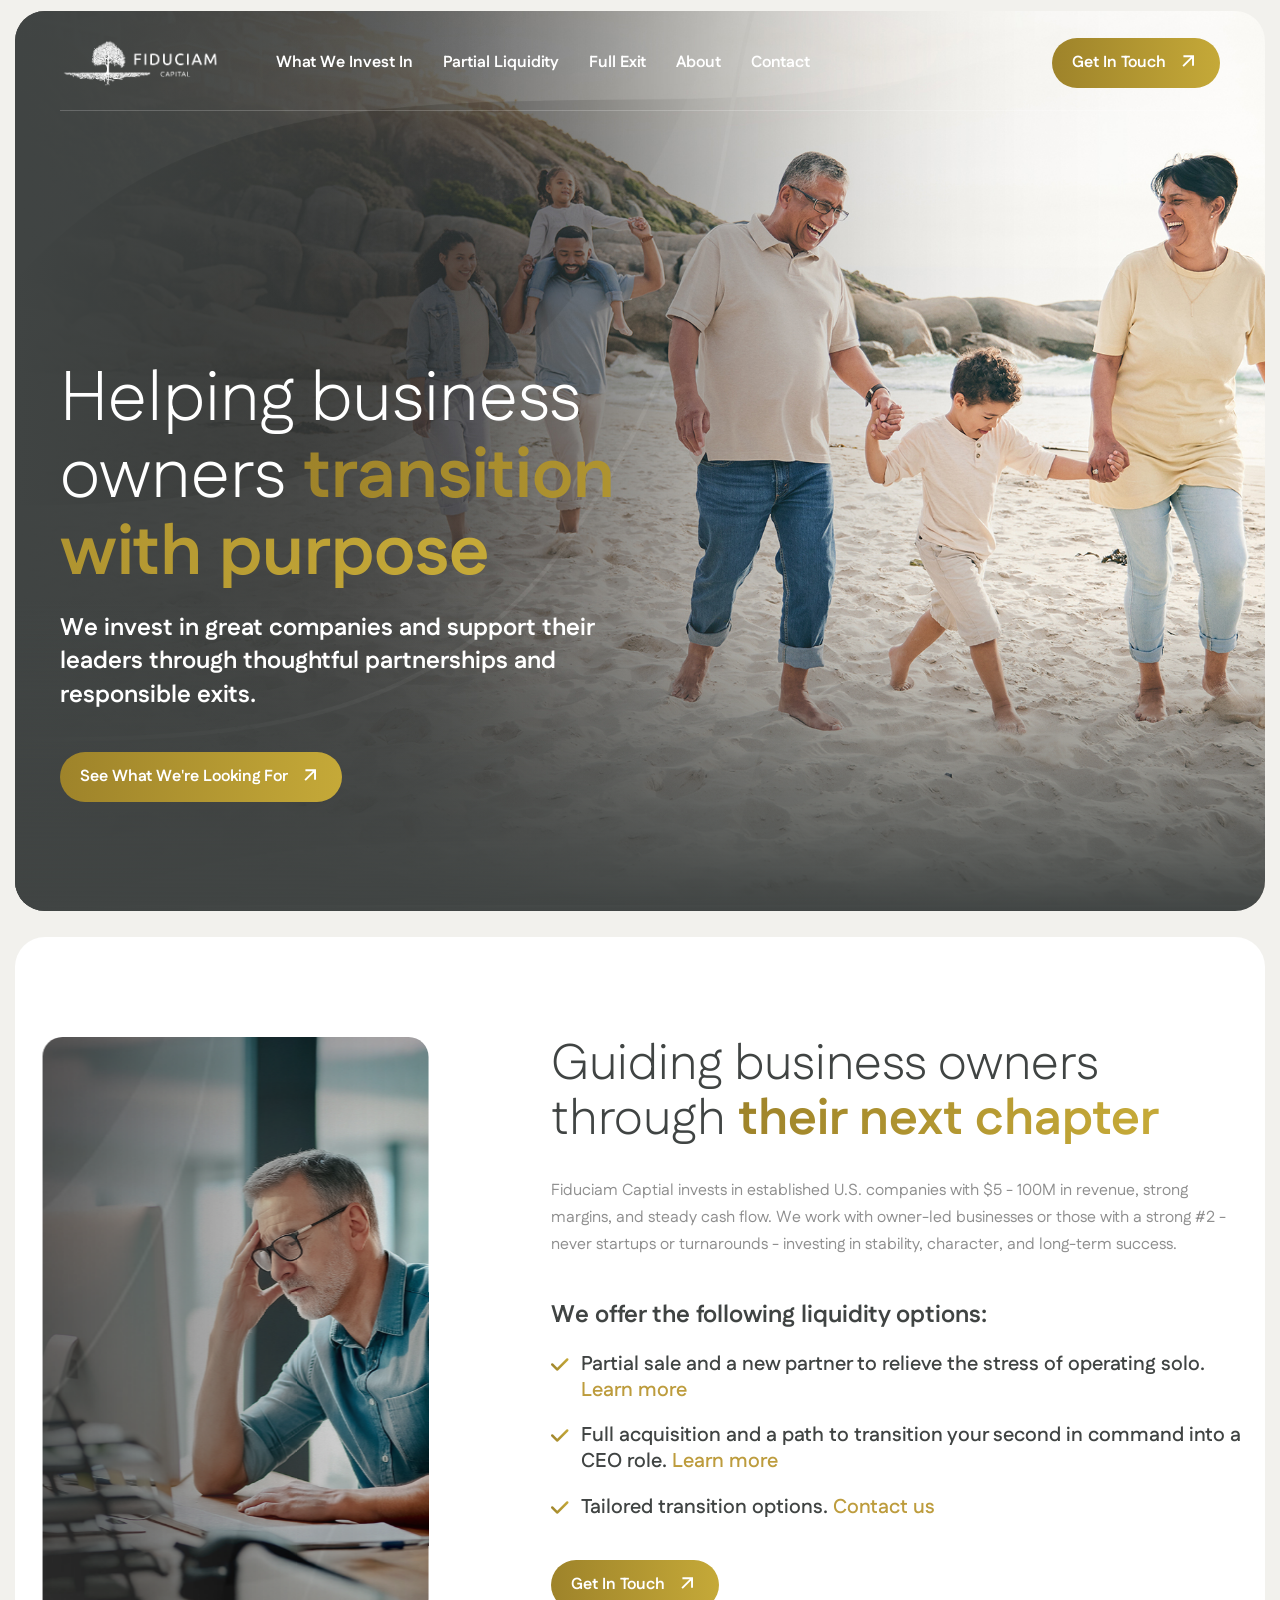
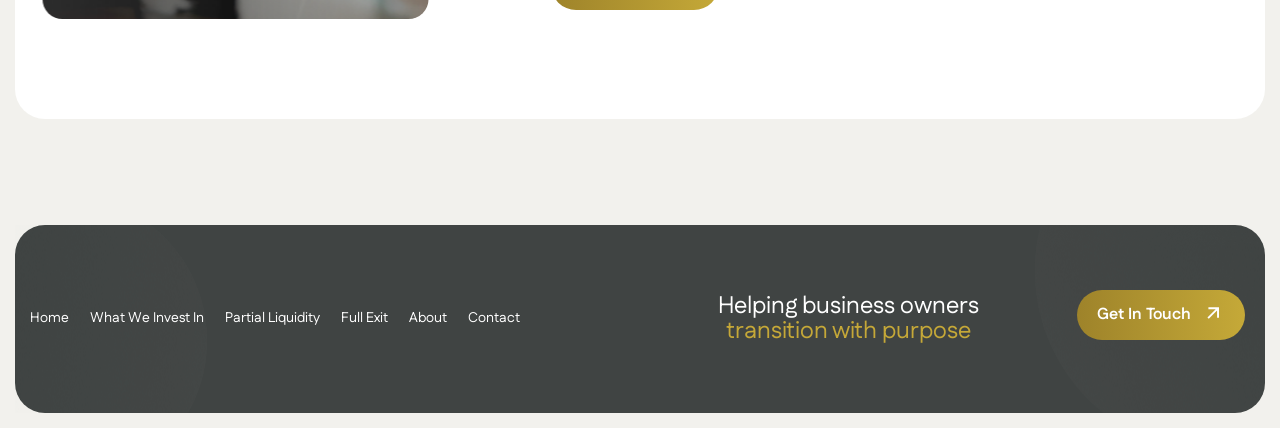
==== commit 90d1f63b: "Remove the full-screen loading screen (preloader) from every page The theme covered each page with a" ====
--- a/index.html
+++ b/index.html
@@ -35,14 +35,6 @@
 </head>
 <body>
 
-    <!-- Preloader Start -->
-	<div class="preloader">
-		<div class="loading-container">
-			<div class="loading"></div>
-			<div id="loading-icon"><img src="images/loader.svg" alt=""></div>
-		</div>
-	</div>
-	<!-- Preloader End -->
 
    <!-- Header Start -->
 	<header class="main-header">
--- a/css/custom.css
+++ b/css/custom.css
@@ -1136,7 +1136,7 @@
 
 .our-service{
 	padding: 100px 0;
-	background: var(--primary-color) url(https://fiduciamcapital.com/images/service-bg-circle.svg);
+	background: var(--primary-color) url(../images/service-bg-circle.svg);
 	background-repeat: no-repeat;
 	background-position: left bottom;
 	background-size: auto;
@@ -1558,7 +1558,7 @@
 .intro-video{
 	position: relative;
 	padding: 500px 0 100px;
-	background: url('https://fiduciamcapital.com/images/about-video-bg.jpg');
+	background: url('../images/about-video-bg.jpg');
 	background-position: center center;
 	background-size: cover;
 	overflow: hidden;
